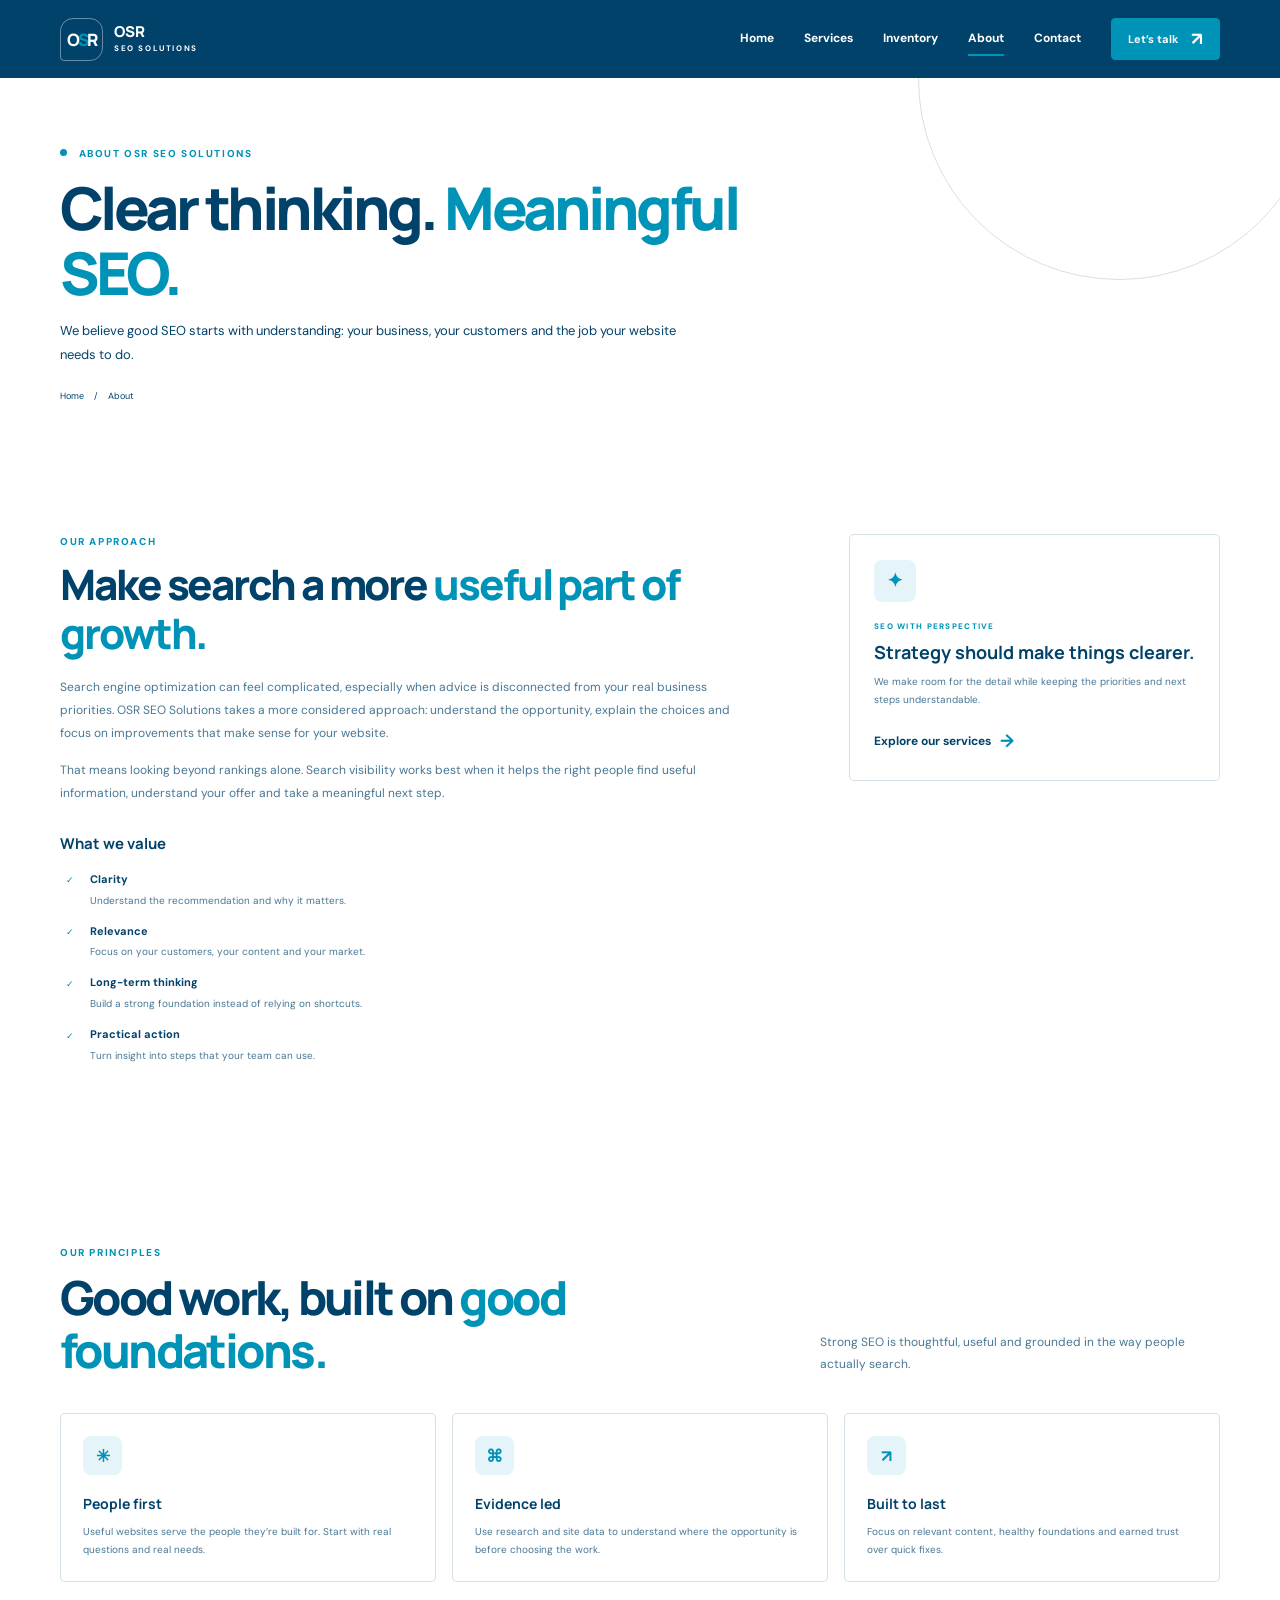
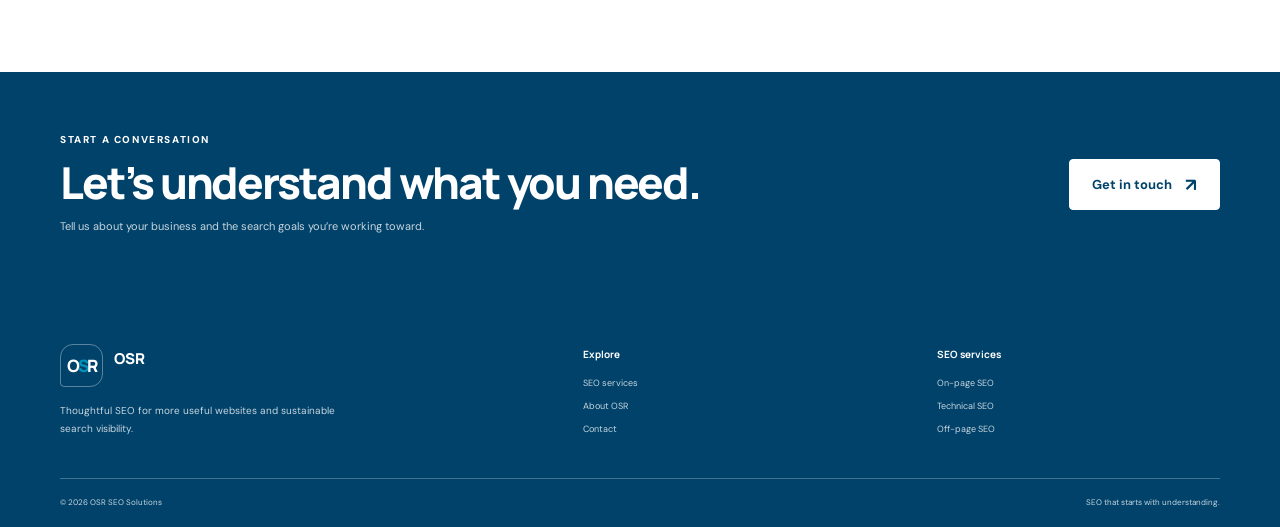
==== about.html @ 1d24c89a "Initial website upload Co-authored-by: Copilot <223556219+Copilot@users.noreply.github.com>" ====
<!doctype html>
<html lang="en">
<head>
  <meta charset="utf-8"><meta name="viewport" content="width=device-width, initial-scale=1">
  <meta name="description" content="Get to know OSR SEO Solutions: a practical, transparent approach to SEO strategy and sustainable organic growth.">
  <title>About OSR | OSR SEO Solutions</title><link rel="stylesheet" href="styles.css"><script src="script.js" defer></script>
</head>
<body>
  <a class="skip-link" href="#main">Skip to content</a>
  <header class="site-header"><div class="container header-inner"><a class="brand" href="index.html" aria-label="OSR SEO Solutions home"><span class="brand-mark" aria-hidden="true">O<span>S</span>R</span><span class="brand-name">OSR <span>SEO SOLUTIONS</span></span></a><button class="menu-toggle" type="button" aria-expanded="false" aria-controls="site-nav"><span class="sr-only">Toggle navigation</span><span></span><span></span><span></span></button><nav class="site-nav" id="site-nav" aria-label="Main navigation"><a href="index.html">Home</a>  <a href="services.html">Services</a><a href="inventory.html">Inventory</a><a class="active" href="about.html">About</a><a href="contact.html">Contact</a><a class="button button-small" href="contact.html">Let’s talk <span aria-hidden="true">↗</span></a></nav></div></header>
  <main id="main">
    <section class="page-hero"><div class="container page-hero-inner"><p class="eyebrow"><span class="eyebrow-dot"></span> About OSR SEO Solutions</p><h1>Clear thinking. <span>Meaningful SEO.</span></h1><p>We believe good SEO starts with understanding: your business, your customers and the job your website needs to do.</p><div class="breadcrumbs"><a href="index.html">Home</a><span aria-hidden="true">/</span><span>About</span></div></div></section>
    <section class="section section-white"><div class="container detail-layout"><article class="detail-copy"><p class="eyebrow">Our approach</p><h2>Make search a more <span>useful part of growth.</span></h2><p>Search engine optimization can feel complicated, especially when advice is disconnected from your real business priorities. OSR SEO Solutions takes a more considered approach: understand the opportunity, explain the choices and focus on improvements that make sense for your website.</p><p>That means looking beyond rankings alone. Search visibility works best when it helps the right people find useful information, understand your offer and take a meaningful next step.</p><h3>What we value</h3><ul class="detail-list"><li><span>✓</span><span><strong>Clarity</strong>Understand the recommendation and why it matters.</span></li><li><span>✓</span><span><strong>Relevance</strong>Focus on your customers, your content and your market.</span></li><li><span>✓</span><span><strong>Long-term thinking</strong>Build a strong foundation instead of relying on shortcuts.</span></li><li><span>✓</span><span><strong>Practical action</strong>Turn insight into steps that your team can use.</span></li></ul></article><aside class="detail-aside"><span class="aside-icon icon-authority" aria-hidden="true">✦</span><p class="eyebrow">SEO with perspective</p><h3>Strategy should make things clearer.</h3><p>We make room for the detail while keeping the priorities and next steps understandable.</p><a class="text-link" href="services.html">Explore our services <span aria-hidden="true">→</span></a></aside></div></section>
    <section class="section section-tint"><div class="container"><div class="section-heading"><div><p class="eyebrow">Our principles</p><h2>Good work, built on <span>good foundations.</span></h2></div><p>Strong SEO is thoughtful, useful and grounded in the way people actually search.</p></div><div class="value-grid"><article class="value-card"><span class="card-icon icon-content" aria-hidden="true">✳</span><h3>People first</h3><p>Useful websites serve the people they’re built for. Start with real questions and real needs.</p></article><article class="value-card"><span class="card-icon icon-technical" aria-hidden="true">⌘</span><h3>Evidence led</h3><p>Use research and site data to understand where the opportunity is before choosing the work.</p></article><article class="value-card"><span class="card-icon icon-authority" aria-hidden="true">↗</span><h3>Built to last</h3><p>Focus on relevant content, healthy foundations and earned trust over quick fixes.</p></article></div></div></section>
    <section class="cta-section"><div class="container cta-inner"><div><p class="eyebrow eyebrow-light">Start a conversation</p><h2>Let’s understand what <span>you need.</span></h2><p>Tell us about your business and the search goals you’re working toward.</p></div><a class="button button-light" href="contact.html">Get in touch <span aria-hidden="true">↗</span></a></div></section>
  </main>
  <footer class="site-footer"><div class="container footer-main"><div class="footer-brand"><a class="brand brand-light" href="index.html"><span class="brand-mark" aria-hidden="true">O<span>S</span>R</span><span class="brand-name">OSR <span>SEO SOLUTIONS</span></span></a><p>Thoughtful SEO for more useful websites and sustainable search visibility.</p></div><div class="footer-column"><h2>Explore</h2><a href="services.html">SEO services</a><a href="about.html">About OSR</a><a href="contact.html">Contact</a></div><div class="footer-column"><h2>SEO services</h2><a href="on-page-seo.html">On-page SEO</a><a href="technical-seo.html">Technical SEO</a><a href="off-page-seo.html">Off-page SEO</a></div></div><div class="container footer-bottom"><span>© <span data-current-year>2026</span> OSR SEO Solutions</span><span>SEO that starts with understanding.</span></div></footer>
</body></html>
---- styles.css ----
@import url("https://fonts.googleapis.com/css2?family=DM+Sans:wght@400;500;600;700&family=Manrope:wght@400;500;600;700;800&display=swap");

:root  {
   
  color-scheme: light;
  --navy: #01426a;
  --teal: #0093b8;
  --teal-deep: var(--teal);
  --ink: var(--navy);
  --muted: rgb(1 66 106 / 72%);
  --line: rgb(1 66 106 / 16%);
  --pale: #fff;
  --white: #fff;
  --shadow: 0 26px 70px rgb(1 66 106 / 15%);
 
}
*  {
    box-sizing: border-box;  
}
html  {
    scroll-behavior: smooth;  
}
body  {
    margin: 0; background: var(--white); color: var(--ink); font-family: "DM Sans", Arial, sans-serif; font-size: 16px; line-height: 1.65; -webkit-font-smoothing: antialiased;  
}
a  {
    color: inherit; text-decoration: none;  
}
button, input, select, textarea  {
    font: inherit;  
}
button, a  {
    -webkit-tap-highlight-color: transparent;  
}
button:focus-visible, a:focus-visible, input:focus-visible, select:focus-visible, textarea:focus-visible, summary:focus-visible  {
    outline: 3px solid rgb(1 66 106 / 16%); outline-offset: 3px;  
}
.container  {
    width: min(1160px, calc(100% - 56px)); margin-inline: auto;  
}
.sr-only  {
    position: absolute; width: 1px; height: 1px; padding: 0; margin: -1px; overflow: hidden; clip: rect(0, 0, 0, 0); white-space: nowrap; border: 0;  
}
.skip-link  {
    position: absolute; z-index: 30; top: 8px; left: 8px; padding: 10px 14px; transform: translateY(-150%); border-radius: 5px; background: var(--white); color: var(--navy);  
}
.skip-link:focus  {
    transform: translateY(0);  
}
h1, h2, h3, p  {
    margin-top: 0;  
}
h1, h2, h3  {
    color: var(--navy); font-family: "Manrope", "DM Sans", sans-serif;  
}
.site-header  {
    position: sticky; z-index: 20; top: 0; border-bottom: 1px solid rgb(1 66 106 / 16%); background: var(--white); color: var(--navy); backdrop-filter: blur(14px);  
}
.header-inner  {
    min-height: 78px; display: flex; align-items: center; justify-content: space-between; gap: 32px;  
}
.brand  {
    display: inline-flex; align-items: center; gap: 11px; flex: 0 0 auto;  
}
.brand-mark  {
    width: 43px; height: 43px; display: flex; align-items: center; justify-content: center; border: 1px solid rgb(1 66 106 / 16%); border-radius: 13px 13px 13px 4px; color: var(--navy); font: 800 17px/1 "Manrope", sans-serif; letter-spacing: -2px;  
}
.brand-mark span  {
    color: var(--teal-deep);  
}
.brand-name  {
    display: grid; gap: 2px; color: var(--navy); font: 800 15px/1.1 "Manrope", sans-serif; letter-spacing: .01em;  
}
.brand-name > span  {
    color: var(--navy); font: 700 8px/1.4 "DM Sans", sans-serif; letter-spacing: .2em;  
}
.site-nav  {
    display: flex; align-items: center; gap: 30px;  
}
.site-nav > a:not(.button)  {
    position: relative; padding: 8px 0; color: var(--navy); font-size: 12px; font-weight: 700; transition: color .2s ease;  
}
.site-nav > a:not(.button):hover, .site-nav > a.active  {
    color: var(--navy);  
}
.site-nav > a.active::after  {
    position: absolute; right: 0; bottom: 1px; left: 0; height: 2px; background: var(--teal); content: "";  
}
.menu-toggle  {
    display: none;  
}
.button  {
    min-height: 51px; display: inline-flex; align-items: center; justify-content: center; gap: 13px; padding: 0 22px; border: 1px solid var(--teal); border-radius: 4px; background: var(--teal); color: var(--white); font-size: 13px; font-weight: 700; transition: background .2s ease, border-color .2s ease, transform .2s ease;  
}
.button:hover  {
    transform: translateY(-2px); border-color: var(--teal-deep); background: var(--teal-deep);  
}
.button > span  {
    font-size: 18px; line-height: 1;  
}
.button-small  {
    min-height: 42px; padding: 0 16px; border-color: var(--navy); background: var(--navy); font-size: 11px;  
}
.button-small:hover  {
    border-color: var(--teal-deep); background: var(--teal-deep);  
}
.button-outline  {
    border-color: rgb(1 66 106 / 16%); background: transparent; color: var(--navy);  
}
.button-outline:hover  {
    border-color: var(--navy); background: var(--navy); color: var(--white);  
}
.button-light  {
    flex: 0 0 auto; border-color: var(--white); background: var(--white); color: var(--navy);  
}
.button-light:hover  {
    border-color: rgb(1 66 106 / 16%); background: rgb(0 147 184 / 9%); color: var(--navy);  
}
.hero  {
    position: relative; overflow: hidden; padding: 77px 0 71px; background: radial-gradient(ellipse at 81% 41%, var(--teal), transparent 36%), linear-gradient(116deg, var(--navy) 0%, var(--navy) 54%, var(--navy) 100%); color: var(--white);  
}
.hero::before  {
    position: absolute; inset: 0; background-image: linear-gradient(var(--white) 1px, transparent 1px), linear-gradient(90deg, var(--white) 1px, transparent 1px); background-size: 56px 56px; content: ""; mask-image: linear-gradient(90deg, transparent, var(--navy));  
}
.hero::after  {
    position: absolute; right: -280px; bottom: -560px; width: 860px; height: 860px; border: 1px solid rgb(1 66 106 / 16%); border-radius: 50%; content: "";  
}
.hero-grid  {
    position: relative; z-index: 1; display: grid; grid-template-columns: .92fr 1.08fr; align-items: center; gap: 44px;  
}
.hero-copy  {
    padding: 8px 0 0;  
}
.eyebrow  {
    margin: 0 0 15px; color: var(--teal-deep); font-size: 10px; font-weight: 800; letter-spacing: .16em; line-height: 1.5; text-transform: uppercase;  
}
.hero .eyebrow, .eyebrow-light  {
    color: var(--teal);  
}
.eyebrow-dot  {
    width: 7px; height: 7px; display: inline-block; margin-right: 8px; border-radius: 50%; background: rgb(0 147 184 / 9%); vertical-align: 1px; box-shadow: 0 0 12px rgb(1 66 106 / 70%);  
}
.hero h1  {
    max-width: 560px; margin-bottom: 18px; color: var(--white); font-size: clamp(52px, 6.3vw, 77px); font-weight: 800; letter-spacing: -.065em; line-height: 1.01;  
}
.hero h1 span  {
    color: var(--teal);  
}
.hero-intro  {
    max-width: 440px; margin-bottom: 27px; color: var(--navy); font-size: 15px; line-height: 1.85;  
}
.button-row  {
    display: flex; align-items: center; flex-wrap: wrap; gap: 23px;  
}
.hero .button  {
    box-shadow: 0 8px 22px rgb(1 66 106 / 18%);  
}
.text-link  {
    display: inline-flex; align-items: center; gap: 9px; color: var(--navy); font-size: 12px; font-weight: 700; transition: color .2s ease, gap .2s ease;  
}
.text-link:hover  {
    gap: 14px; color: var(--teal-deep);  
}
.text-link > span  {
    color: var(--teal-deep); font-size: 18px;  
}
.hero .text-link  {
    color: var(--navy);  
}
.hero .text-link > span  {
    color: var(--teal);  
}
.hero .text-link:hover  {
    color: var(--teal);  
}
.hero-note  {
    display: flex; align-items: center; gap: 9px; margin-top: 31px; color: var(--navy); font-size: 10px; font-weight: 600;  
}
.note-icon  {
    width: 18px; height: 18px; display: grid; place-items: center; border-radius: 50%; background: rgb(0 147 184 / 9%); color: var(--teal); font-size: 11px;  
}
.hero-visual  {
    position: relative; min-height: 445px; display: grid; place-items: center;  
}
.hero-grid-lines  {
    position: absolute; width: 455px; height: 455px; border: 1px solid rgb(1 66 106 / 16%); border-radius: 50%;  
}
.hero-grid-lines::before, .hero-grid-lines::after  {
    position: absolute; inset: 34px; border: 1px solid rgb(1 66 106 / 16%); border-radius: 50%; content: "";  
}
.hero-grid-lines::after  {
    inset: 72px; border-style: dashed;  
}
.search-art  {
    position: relative; z-index: 1; width: min(430px, 88%); min-height: 263px; padding: 19px 20px 14px; transform: rotate(-2deg); border: 1px solid rgb(1 66 106 / 16%); border-radius: 8px; background: var(--white); box-shadow: 0 24px 55px rgb(1 66 106 / 25%);  
}
.search-art-top  {
    display: flex; align-items: center; gap: 10px;  
}
.search-art-logo  {
    width: 24px; height: 24px; display: grid; place-items: center; border-radius: 50%; background: var(--white); color: var(--teal-deep); font: 800 14px "Manrope", sans-serif;  
}
.search-art-search  {
    height: 30px; display: flex; flex: 1; align-items: center; gap: 8px; padding: 0 10px; border: 1px solid rgb(1 66 106 / 16%); border-radius: 20px; color: var(--navy); font-size: 8px;  
}
.search-art-lens  {
    width: 9px; height: 9px; border: 1.5px solid var(--teal-deep); border-radius: 50%;  
}
.search-art-menu  {
    color: var(--navy); font-size: 12px; letter-spacing: 2px;  
}
.search-art-tabs  {
    display: flex; gap: 20px; margin: 10px 0 13px; padding-bottom: 8px; border-bottom: 1px solid rgb(1 66 106 / 16%); color: var(--navy); font-size: 8px;  
}
.search-art-tabs .selected  {
    position: relative; color: var(--teal-deep); font-weight: 700;  
}
.search-art-tabs .selected::after  {
    position: absolute; right: 0; bottom: -9px; left: 0; height: 2px; background: var(--teal); content: "";  
}
.search-result  {
    margin-bottom: 13px;  
}
.search-result small  {
    display: block; margin-bottom: 3px; color: var(--teal); font-size: 7px;  
}
.search-result small span  {
    color: var(--navy);  
}
.search-result strong  {
    display: block; margin-bottom: 3px; color: var(--navy); font: 600 12px/1.4 Arial, sans-serif;  
}
.search-result p  {
    max-width: 340px; margin: 0; color: var(--navy); font: 8px/1.55 Arial, sans-serif;  
}
.search-result-muted  {
    margin-top: 10px; opacity: .75;  
}
.search-tags  {
    display: flex; gap: 6px; margin-top: 8px;  
}
.search-tags span  {
    padding: 4px 8px; border-radius: 20px; background: var(--white); color: var(--teal); font-size: 7px; font-weight: 700;  
}
.result-footer  {
    display: flex; gap: 14px; padding-top: 9px; border-top: 1px solid rgb(1 66 106 / 16%); color: var(--navy); font-size: 7px;  
}
.result-footer i  {
    width: 5px; height: 5px; display: inline-block; margin-right: 4px; border-radius: 50%; background: rgb(0 147 184 / 9%); vertical-align: 1px;  
}
.growth-card  {
    position: absolute; right: 3px; bottom: 11px; z-index: 2; width: 245px; padding: 14px 15px 11px; border: 1px solid rgb(1 66 106 / 16%); border-radius: 6px; background: var(--white); box-shadow: 0 13px 35px rgb(1 66 106 / 22%);  
}
.growth-head  {
    display: flex; justify-content: space-between; color: var(--navy); font-size: 8px; font-weight: 800; letter-spacing: .08em;  
}
.growth-period  {
    color: var(--navy); font-size: 7px; font-weight: 500; letter-spacing: 0;  
}
.growth-chart  {
    width: 100%; height: 79px; overflow: visible; margin-top: 8px;  
}
.chart-area  {
    fill: url(#area-fill);  
}
.chart-line  {
    fill: none; stroke: var(--teal); stroke-linecap: round; stroke-width: 3;  
}
.chart-point  {
    fill: var(--white); stroke: var(--teal); stroke-width: 3;  
}
.growth-labels  {
    display: flex; justify-content: space-between; color: var(--navy); font-size: 6px; font-weight: 700; letter-spacing: .09em;  
}
.hero-sticker  {
    position: absolute; top: 31px; right: 5px; z-index: 2; display: flex; align-items: center; gap: 9px; padding: 10px 13px 10px 10px; transform: rotate(3deg); border-radius: 5px; background: var(--white); box-shadow: 0 10px 28px rgb(1 66 106 / 20%);  
}
.sticker-mark  {
    width: 28px; height: 28px; display: grid; place-items: center; border-radius: 50%; background: var(--white); color: var(--teal); font-size: 19px;  
}
.hero-sticker > span + span  {
    display: grid; gap: 1px;  
}
.hero-sticker strong  {
    color: var(--navy); font: 700 9px "Manrope", sans-serif;  
}
.hero-sticker small  {
    color: var(--navy); font-size: 7px;  
}
.logo-strip  {
    border-bottom: 1px solid rgb(1 66 106 / 16%); background: var(--white);  
}
.logo-strip-inner  {
    min-height: 76px; display: flex; align-items: center; justify-content: space-between; gap: 24px;  
}
.logo-strip-inner > span  {
    color: var(--navy); font-size: 8px; font-weight: 800; letter-spacing: .13em;  
}
.logo-strip-inner > div  {
    display: flex; align-items: center; gap: 18px; color: var(--navy-soft); font: 700 10px "Manrope", sans-serif;  
}
.logo-strip-inner i  {
    width: 5px; height: 5px; border-radius: 50%; background: var(--teal);  
}
.section  {
    padding: 90px 0;  
}
.section-white  {
    background: var(--white);  
}
.section-tint  {
    background: var(--pale);  
}
.section-heading  {
    display: grid; grid-template-columns: 1fr .7fr; align-items: end; gap: 55px; margin-bottom: 36px;  
}
.section-heading .eyebrow  {
    margin-bottom: 11px;  
}
.section-heading h2, .split-copy h2, .faq-layout h2, .contact-copy h2  {
    max-width: 590px; margin-bottom: 0; font-size: clamp(32px, 3.9vw, 47px); font-weight: 800; letter-spacing: -.055em; line-height: 1.13;  
}
.section-heading > p  {
    max-width: 400px; justify-self: end; margin: 0 0 2px; color: var(--muted); font-size: 12px; line-height: 1.85;  
}
.hero h1 span, .page-hero h1 span, h2 span  {
    color: var(--teal-deep);  
}
.hero h1 span  {
    color: var(--teal);  
}
.service-grid  {
    display: grid; grid-template-columns: repeat(3, 1fr); gap: 16px;  
}
.service-card  {
    position: relative; min-height: 252px; display: flex; flex-direction: column; align-items: flex-start; padding: 25px 24px 23px; overflow: hidden; border: 1px solid rgb(1 66 106 / 16%); border-radius: 5px; background: var(--white); transition: box-shadow .25s ease, transform .25s ease, border-color .25s ease;  
}
a.service-card:hover  {
    transform: translateY(-5px); border-color: rgb(1 66 106 / 16%); box-shadow: 0 17px 36px rgb(1 66 106 / 10%);  
}
.service-card::after  {
    position: absolute; right: -51px; bottom: -72px; width: 156px; height: 156px; border: 1px solid rgb(1 66 106 / 16%); border-radius: 50%; content: ""; transition: transform .3s ease;  
}
.service-card:hover::after  {
    transform: scale(1.2);  
}
.card-icon, .aside-icon  {
    display: grid; flex: 0 0 auto; place-items: center; border-radius: 8px; font-weight: 700;  
}
.card-icon  {
    width: 39px; height: 39px; margin-bottom: 20px; font-size: 17px;  
}
.card-number  {
    position: absolute; top: 28px; right: 24px; color: var(--navy); font: 700 8px "Manrope", sans-serif; letter-spacing: .12em;  
}
.service-card h3  {
    margin-bottom: 8px; font-size: 17px; font-weight: 800; letter-spacing: -.03em;  
}
.service-card p  {
    max-width: 300px; margin-bottom: 19px; color: var(--muted); font-size: 11px; line-height: 1.75;  
}
.card-link  {
    position: relative; z-index: 1; display: inline-flex; align-items: center; gap: 7px; margin-top: auto; color: var(--navy); font-size: 10px; font-weight: 700;  
}
.card-link b  {
    color: var(--teal-deep); font-size: 15px;  
}
.section-link  {
    margin-top: 26px;  
}
.service-grid-expanded  {
    row-gap: 18px;  
}
.service-grid-expanded .service-card  {
    min-height: 255px;  
}
.icon-content  {
    background: var(--white); color: var(--teal);  
}
.icon-technical  {
    background: var(--white); color: var(--navy);  
}
.icon-authority  {
    background: var(--white); color: var(--navy);  
}
.icon-research  {
    background: var(--white); color: var(--navy);  
}
.icon-local  {
    background: rgb(0 147 184 / 9%); color: var(--teal);  
}
.editorial-section  {
    padding: 89px 0; overflow: hidden; background: var(--white);  
}
.editorial-grid  {
    display: grid; grid-template-columns: .38fr 1fr 1.03fr; align-items: center; gap: 40px;  
}
.editorial-kicker  {
    height: 246px; display: flex; flex-direction: column; align-items: center; justify-content: space-between; color: var(--navy); font-size: 8px; font-weight: 800; letter-spacing: .14em; writing-mode: vertical-rl;  
}
.editorial-rule  {
    width: 1px; height: 135px; background: rgb(0 147 184 / 9%);  
}
.editorial-copy .eyebrow  {
    margin-bottom: 12px;  
}
.editorial-copy h2  {
    margin: 0 0 17px; font-size: clamp(31px, 3.5vw, 43px); font-weight: 800; letter-spacing: -.055em; line-height: 1.16;  
}
.editorial-copy > p:not(.eyebrow)  {
    max-width: 450px; margin-bottom: 20px; color: var(--navy); font-size: 12px; line-height: 1.9;  
}
.editorial-art  {
    position: relative; min-height: 292px; display: grid; place-items: center;  
}
.editorial-browser  {
    width: min(100%, 410px); padding: 14px 17px 20px; transform: rotate(2deg); border: 1px solid rgb(1 66 106 / 16%); border-radius: 6px; background: var(--white); box-shadow: 0 23px 50px rgb(1 66 106 / 12%);  
}
.browser-dots  {
    display: flex; align-items: center; gap: 5px; padding-bottom: 12px; border-bottom: 1px solid rgb(1 66 106 / 16%);  
}
.browser-dots i  {
    width: 5px; height: 5px; border-radius: 50%; background: var(--white);  
}
.browser-dots span  {
    margin-left: auto; color: var(--navy); font-size: 6px; font-weight: 800; letter-spacing: .12em;  
}
.browser-search  {
    width: 69%; height: 22px; margin: 13px 0 16px; border: 1px solid rgb(1 66 106 / 16%); border-radius: 20px;  
}
.browser-title-line, .browser-line  {
    width: 66%; height: 5px; margin: 9px 0; border-radius: 4px; background: var(--white);  
}
.browser-title-line  {
    width: 77%; height: 9px; margin-bottom: 12px; background: var(--white);  
}
.browser-line-short  {
    width: 42%;  
}
.browser-line-medium  {
    width: 55%;  
}
.browser-highlight  {
    width: 94%; display: flex; align-items: center; gap: 8px; margin: 13px 0; padding: 10px; border: 1px solid rgb(1 66 106 / 16%); border-radius: 4px; background: var(--white);  
}
.browser-highlight b  {
    padding: 3px 5px; border-radius: 3px; background: rgb(0 147 184 / 9%); color: var(--teal); font: 700 7px "Manrope", sans-serif;  
}
.browser-highlight span  {
    color: var(--navy); font-size: 8px; font-weight: 600;  
}
.browser-highlight em  {
    margin-left: auto; color: var(--teal); font-size: 11px; font-style: normal;  
}
.browser-highlight-muted  {
    width: 87%; margin-top: 9px;  
}
.editorial-stamp  {
    position: absolute; right: -5px; bottom: 4px; width: 104px; height: 104px; display: flex; flex-direction: column; align-items: center; justify-content: center; transform: rotate(9deg); border: 1px solid rgb(1 66 106 / 16%); border-radius: 50%; background: var(--teal); color: var(--white); box-shadow: 0 7px 22px rgb(1 66 106 / 17%);  
}
.editorial-stamp span  {
    font-size: 6px; font-weight: 800; letter-spacing: .12em;  
}
.editorial-stamp strong  {
    font: 800 19px "Manrope", sans-serif; letter-spacing: -.06em;  
}
.split-section  {
    display: grid; grid-template-columns: 1fr 1fr; align-items: center; gap: 85px;  
}
.split-visual  {
    position: relative; min-height: 370px; display: grid; place-items: center;  
}
.strategy-card  {
    position: relative; z-index: 1; width: min(395px, 94%); padding: 26px 27px 18px; border: 1px solid rgb(1 66 106 / 16%); border-radius: 6px; background: var(--white); box-shadow: var(--shadow);  
}
.mini-label  {
    display: block; margin-bottom: 22px; color: var(--navy); font-size: 8px; font-weight: 800; letter-spacing: .13em; text-transform: uppercase;  
}
.strategy-line  {
    display: flex; align-items: center; gap: 13px;  
}
.strategy-badge  {
    width: 36px; height: 36px; display: grid; flex: 0 0 auto; place-items: center; border-radius: 50%; background: var(--white); color: var(--teal-deep); font: 800 10px "Manrope", sans-serif;  
}
.strategy-line > span + span  {
    display: grid; gap: 3px;  
}
.strategy-line strong  {
    color: var(--navy); font: 700 10px "Manrope", sans-serif;  
}
.strategy-line small  {
    color: var(--navy); font-size: 8px;  
}
.strategy-connector  {
    height: 19px; margin-left: 17px; border-left: 1px dashed rgb(1 66 106 / 16%);  
}
.strategy-bottom  {
    display: flex; align-items: center; gap: 8px; margin-top: 22px; padding: 11px 12px; border-radius: 4px; background: var(--white); color: var(--navy); font-size: 8px; font-weight: 600;  
}
.strategy-bottom > span  {
    color: var(--teal-deep);  
}
.visual-decoration  {
    position: absolute; width: 315px; height: 315px; border: 1px solid rgb(1 66 106 / 16%); border-radius: 50%;  
}
.visual-decoration::after  {
    position: absolute; inset: 28px; border: 1px dashed rgb(1 66 106 / 16%); border-radius: 50%; content: "";  
}
.split-copy .eyebrow  {
    margin-bottom: 12px;  
}
.split-copy h2  {
    margin-bottom: 17px;  
}
.split-copy > p:not(.eyebrow)  {
    margin-bottom: 16px; color: var(--muted); font-size: 12px; line-height: 1.9;  
}
.check-list  {
    display: grid; gap: 10px; margin: 22px 0 25px; padding: 0; list-style: none;  
}
.check-list li  {
    display: flex; align-items: center; gap: 10px; color: var(--navy); font-size: 11px; font-weight: 600;  
}
.check-list li > span  {
    width: 19px; height: 19px; display: grid; flex: 0 0 auto; place-items: center; border-radius: 50%; background: var(--white); color: var(--teal); font-size: 9px;  
}
.process-heading  {
    margin-bottom: 32px;  
}
.process-grid  {
    display: grid; grid-template-columns: repeat(4, 1fr); gap: 18px;  
}
.process-step  {
    padding: 18px 16px 0 0; border-top: 1px solid rgb(1 66 106 / 16%);  
}
.process-count  {
    display: block; margin-bottom: 19px; color: var(--teal-deep); font: 800 10px "Manrope", sans-serif; letter-spacing: .09em;  
}
.process-step h3  {
    margin-bottom: 8px; font-size: 14px; font-weight: 800;  
}
.process-step p  {
    margin: 0; color: var(--muted); font-size: 10px; line-height: 1.85;  
}
.principles-band  {
    padding: 76px 0 81px; background: var(--navy); color: var(--navy);  
}
.principles-inner > .eyebrow  {
    margin-bottom: 11px;  
}
.principles-inner > h2  {
    max-width: 700px; margin-bottom: 34px; color: var(--white); font-size: clamp(32px, 4vw, 46px); font-weight: 800; letter-spacing: -.05em; line-height: 1.14;  
}
.principles-inner > h2 span  {
    color: var(--teal);  
}
.principles-grid  {
    display: grid; grid-template-columns: repeat(3, 1fr); gap: 30px;  
}
.principles-grid > div  {
    padding-top: 15px; border-top: 1px solid rgb(1 66 106 / 16%);  
}
.principles-grid > div > span  {
    display: block; margin-bottom: 13px; color: var(--teal); font: 800 9px "Manrope", sans-serif; letter-spacing: .1em;  
}
.principles-grid strong  {
    color: var(--white); font: 700 12px "Manrope", sans-serif;  
}
.principles-grid p  {
    max-width: 260px; margin: 7px 0 0; color: var(--navy); font-size: 10px; line-height: 1.8;  
}
.faq-section  {
    background: var(--white);  
}
.faq-layout  {
    display: grid; grid-template-columns: .8fr 1.2fr; gap: 90px;  
}
.faq-layout h2  {
    margin-bottom: 14px;  
}
.faq-intro  {
    margin-bottom: 20px; color: var(--muted); font-size: 12px;  
}
.faq-list details  {
    border-bottom: 1px solid rgb(1 66 106 / 16%);  
}
.faq-list details:first-child  {
    border-top: 1px solid rgb(1 66 106 / 16%);  
}
.faq-list summary  {
    position: relative; display: flex; align-items: center; justify-content: space-between; gap: 20px; padding: 17px 0; color: var(--navy); cursor: pointer; font: 700 12px "Manrope", sans-serif; list-style: none;  
}
.faq-list summary::-webkit-details-marker  {
    display: none;  
}
.faq-list summary > span  {
    position: relative; width: 18px; height: 18px; flex: 0 0 auto;  
}
.faq-list summary > span::before, .faq-list summary > span::after  {
    position: absolute; top: 8px; left: 3px; width: 12px; height: 2px; background: var(--teal-deep); content: "";  
}
.faq-list summary > span::after  {
    transform: rotate(90deg); transition: transform .2s ease;  
}
.faq-list details[open] summary > span::after  {
    transform: rotate(0);  
}
.faq-list details p  {
    max-width: 580px; margin: -2px 30px 18px 0; color: var(--muted); font-size: 11px; line-height: 1.85;  
}
.cta-section  {
    padding: 60px 0; background: linear-gradient(108deg, var(--navy), var(--navy));  
}
.cta-inner  {
    display: flex; align-items: center; justify-content: space-between; gap: 40px;  
}
.eyebrow-light  {
    margin-bottom: 10px;  
}
.cta-inner h2  {
    max-width: 650px; margin-bottom: 9px; color: var(--white); font-size: clamp(30px, 3.8vw, 44px); font-weight: 800; letter-spacing: -.05em; line-height: 1.16;  
}
.cta-inner h2 span  {
    color: var(--teal);  
}
.cta-inner > div > p:last-child  {
    max-width: 590px; margin: 0; color: var(--navy); font-size: 11px; line-height: 1.8;  
}
.site-footer  {
    background: var(--navy); color: var(--navy);  
}
.footer-main  {
    display: grid; grid-template-columns: 1.6fr 1fr 1fr; gap: 70px; padding-top: 47px; padding-bottom: 40px;  
}
.brand-light .brand-mark  {
    border-color: rgb(255 255 255 / 35%); color: var(--white);  
}
.brand-light .brand-mark span  {
    color: var(--teal);  
}
.brand-light .brand-name  {
    color: var(--white);  
}
.brand-light .brand-name > span  {
    color: var(--navy);  
}
.footer-brand > p  {
    max-width: 300px; margin: 15px 0 0; color: var(--navy); font-size: 10px; line-height: 1.8;  
}
.footer-column  {
    display: grid; align-content: start; justify-items: start; gap: 8px;  
}
.footer-column h2  {
    margin: 3px 0 7px; color: var(--white); font: 700 10px "Manrope", sans-serif;  
}
.footer-column a  {
    color: var(--navy); font-size: 9px; transition: color .2s ease;  
}
.footer-column a:hover  {
    color: var(--teal);  
}
.footer-bottom  {
    min-height: 49px; display: flex; align-items: center; justify-content: space-between; gap: 20px; border-top: 1px solid rgb(1 66 106 / 16%); color: var(--navy); font-size: 8px;  
}
.page-hero  {
    position: relative; overflow: hidden; padding: 68px 0 40px; background: radial-gradient(ellipse at 85% 5%, var(--white), transparent 40%), var(--white);  
}
.page-hero::after  {
    position: absolute; top: -200px; right: -40px; width: 400px; height: 400px; border: 1px solid rgb(1 66 106 / 16%); border-radius: 50%; content: "";  
}
.page-hero-inner  {
    position: relative; z-index: 1;  
}
.page-hero h1  {
    max-width: 790px; margin-bottom: 13px; font-size: clamp(42px, 5vw, 59px); font-weight: 800; letter-spacing: -.06em; line-height: 1.1;  
}
.page-hero-inner > p:not(.eyebrow)  {
    max-width: 650px; margin-bottom: 22px; color: var(--navy); font-size: 13px; line-height: 1.85;  
}
.breadcrumbs  {
    display: flex; align-items: center; gap: 10px; color: var(--navy); font-size: 9px;  
}
.breadcrumbs a  {
    color: var(--navy);  
}
.breadcrumbs a:hover  {
    color: var(--teal-deep);  
}
.detail-layout  {
    display: grid; grid-template-columns: minmax(0, 1.45fr) minmax(260px, .75fr); align-items: start; gap: 72px;  
}
.detail-copy .eyebrow  {
    margin-bottom: 11px;  
}
.detail-copy h2  {
    max-width: 650px; margin-bottom: 18px; font-size: clamp(31px, 3.6vw, 42px); font-weight: 800; letter-spacing: -.05em; line-height: 1.17;  
}
.detail-copy > p:not(.eyebrow)  {
    max-width: 680px; margin-bottom: 15px; color: var(--muted); font-size: 12px; line-height: 1.9;  
}
.detail-copy h3  {
    margin: 27px 0 13px; font-size: 15px;  
}
.detail-list  {
    display: grid; gap: 12px; margin: 0; padding: 0; list-style: none;  
}
.detail-list li  {
    display: flex; align-items: flex-start; gap: 11px; color: var(--muted); font-size: 10px; line-height: 1.8;  
}
.detail-list li > span:first-child  {
    width: 19px; height: 19px; display: grid; flex: 0 0 auto; place-items: center; margin-top: 1px; border-radius: 50%; background: var(--white); color: var(--teal); font-size: 9px;  
}
.detail-list li > span + span  {
    display: grid; gap: 2px;  
}
.detail-list strong  {
    color: var(--navy); font-size: 11px;  
}
.detail-aside  {
    position: sticky; top: 102px; padding: 25px 24px 23px; border: 1px solid rgb(1 66 106 / 16%); border-radius: 5px; background: var(--pale);  
}
.aside-icon  {
    width: 42px; height: 42px; margin-bottom: 18px; font-size: 19px;  
}
.detail-aside .eyebrow  {
    margin-bottom: 8px; font-size: 8px;  
}
.detail-aside h3  {
    margin-bottom: 9px; font-size: 18px; line-height: 1.35;  
}
.detail-aside > p:not(.eyebrow)  {
    margin-bottom: 18px; color: var(--muted); font-size: 10px; line-height: 1.8;  
}
.section .section-heading + .process-grid  {
    margin-top: 8px;  
}
.value-grid  {
    display: grid; grid-template-columns: repeat(3, 1fr); gap: 16px;  
}
.value-card  {
    padding: 22px; border: 1px solid rgb(1 66 106 / 16%); border-radius: 5px; background: var(--white);  
}
.value-card .card-icon  {
    margin-bottom: 17px;  
}
.value-card h3  {
    margin-bottom: 8px; font-size: 14px;  
}
.value-card p  {
    margin-bottom: 0; color: var(--muted); font-size: 10px; line-height: 1.8;  
}
.split-reverse .split-copy  {
    order: 1;  
}
.split-reverse .split-visual  {
    order: 2;  
}
.contact-layout  {
    display: grid; grid-template-columns: .82fr 1.18fr; align-items: start; gap: 72px;  
}
.contact-copy .eyebrow  {
    margin-bottom: 11px;  
}
.contact-copy h2  {
    margin-bottom: 16px; font-size: clamp(31px, 3.5vw, 41px);  
}
.contact-copy > p:not(.eyebrow)  {
    margin-bottom: 26px; color: var(--muted); font-size: 12px; line-height: 1.85;  
}
.contact-prompt  {
    display: flex; align-items: flex-start; gap: 12px; padding: 16px 0; border-top: 1px solid var(--line);  
}
.contact-prompt-icon  {
    width: 30px; height: 30px; display: grid; flex: 0 0 auto; place-items: center; border-radius: 6px; background: var(--white); color: var(--teal-deep); font-size: 13px;  
}
.contact-prompt strong  {
    color: var(--navy); font: 700 10px "Manrope", sans-serif;  
}
.contact-prompt p  {
    margin: 4px 0 0; color: var(--muted); font-size: 9px; line-height: 1.75;  
}
.contact-prompt p a  {
    color: var(--teal-deep); font-weight: 700; text-decoration: underline; text-underline-offset: 2px;  
}
.contact-form  {
    display: grid; grid-template-columns: 1fr 1fr; column-gap: 14px; padding: 26px; border: 1px solid rgb(1 66 106 / 16%); border-radius: 6px; background: var(--white); box-shadow: 0 15px 40px rgb(1 66 106 / 7%);  
}
.form-heading, .form-note, .form-field-wide, .form-submit, .form-status  {
    grid-column: 1 / -1;  
}
.form-heading  {
    margin: 0 0 4px; color: var(--navy); font: 800 18px "Manrope", sans-serif; letter-spacing: -.03em;  
}
.form-note  {
    margin: 0 0 16px; color: var(--navy); font-size: 9px; line-height: 1.6;  
}
.form-field  {
    display: grid; align-content: start; gap: 5px; margin-bottom: 13px;  
}
.contact-form label  {
    color: var(--navy); font-size: 9px; font-weight: 700;  
}
.contact-form input, .contact-form select, .contact-form textarea  {
    width: 100%; min-height: 42px; padding: 9px 10px; border: 1px solid rgb(1 66 106 / 16%); border-radius: 3px; background: var(--white); color: var(--ink); font-size: 10px;  
}
.contact-form input::placeholder, .contact-form textarea::placeholder  {
    color: var(--navy);  
}
.contact-form textarea  {
    min-height: 100px; resize: vertical;  
}
.contact-form select  {
    color: var(--navy);  
}
.optional  {
    color: var(--navy); font-weight: 500;  
}
.form-submit  {
    justify-self: start; min-height: 43px; padding-inline: 16px; font-size: 10px;  
}
.form-status  {
    min-height: 18px; margin: 9px 0 0; color: var(--teal); font-size: 9px; line-height: 1.6;  
}


@media (max-width: 940px)  {
  .site-nav  {
    gap: 20px;  
}
.hero  {
    padding: 68px 0 63px;  
}
.hero-grid  {
    grid-template-columns: .92fr 1.08fr; gap: 19px;  
}
.hero h1  {
    font-size: clamp(48px, 6vw, 64px);  
}
.hero-visual  {
    min-height: 390px;  
}
.growth-card  {
    right: -3px;  
}
.editorial-grid  {
    grid-template-columns: .22fr 1fr 1fr; gap: 25px;  
}
.split-section  {
    gap: 53px;  
}
.faq-layout  {
    gap: 52px;  
}
.detail-layout, .contact-layout  {
    gap: 42px;  
}
.footer-main  {
    gap: 40px;  
}


}

@media (max-width: 800px)  {
  .hero  {
    padding: 59px 0 52px;  
}
.hero-grid  {
    grid-template-columns: 1fr; gap: 12px;  
}
.hero-copy  {
    max-width: 600px;  
}
.hero h1  {
    max-width: 600px; font-size: clamp(53px, 8vw, 68px);  
}
.hero-visual  {
    min-height: 385px;  
}


}

@media (max-width: 700px)  {
  .container  {
    width: min(calc(100% - 36px), 540px);  
}
.header-inner  {
    min-height: 68px;  
}
.brand-mark  {
    width: 39px; height: 39px;  
}
.menu-toggle  {
    width: 40px; height: 40px; display: flex; flex-direction: column; align-items: center; justify-content: center; gap: 5px; border: 1px solid rgb(1 66 106 / 16%); border-radius: 4px; background: var(--white); cursor: pointer;  
}
.menu-toggle > span:not(.sr-only)  {
    width: 17px; height: 2px; border-radius: 2px; background: var(--navy); transition: transform .2s ease, opacity .2s ease;  
}
.menu-toggle[aria-expanded="true"] > span:nth-of-type(2)  {
    transform: translateY(7px) rotate(45deg);  
}
.menu-toggle[aria-expanded="true"] > span:nth-of-type(3)  {
    opacity: 0;  
}
.menu-toggle[aria-expanded="true"] > span:nth-of-type(4)  {
    transform: translateY(-7px) rotate(-45deg);  
}
.site-nav  {
    position: absolute; top: 100%; right: 0; left: 0; display: none; align-items: stretch; gap: 0; padding: 10px 20px 19px; border-top: 1px solid rgb(1 66 106 / 16%); background: var(--white); box-shadow: 0 15px 20px rgb(1 66 106 / 12%);  
}
.site-nav.is-open  {
    display: flex; flex-direction: column;  
}
.site-nav > a:not(.button)  {
    padding: 12px 2px; border-bottom: 1px solid rgb(1 66 106 / 16%);  
}
.site-nav > a.active::after  {
    display: none;  
}
.site-nav .button  {
    align-self: flex-start; margin-top: 13px;  
}
.hero  {
    padding: 55px 0 47px;  
}
.hero-grid  {
    grid-template-columns: 1fr; gap: 24px;  
}
.hero h1  {
    max-width: 510px; font-size: clamp(47px, 11.8vw, 66px);  
}
.hero-intro  {
    max-width: 460px; font-size: 13px;  
}
.hero-note  {
    font-size: 9px;  
}
.hero-visual  {
    min-height: 350px;  
}
.hero-grid-lines  {
    width: 340px; height: 340px;  
}
.search-art  {
    width: min(405px, 88%);  
}
.growth-card  {
    right: 2px; bottom: 3px; width: 220px;  
}
.hero-sticker  {
    top: 7px; right: 0;  
}
.logo-strip-inner  {
    min-height: 74px; align-items: flex-start; justify-content: center; flex-direction: column; gap: 8px;  
}
.logo-strip-inner > div  {
    gap: 10px; font-size: 9px;  
}
.section  {
    padding: 67px 0;  
}
.section-heading  {
    grid-template-columns: 1fr; gap: 12px; margin-bottom: 26px;  
}
.section-heading > p  {
    justify-self: start;  
}
.service-grid, .value-grid  {
    grid-template-columns: 1fr; gap: 12px;  
}
.service-card  {
    min-height: 225px;  
}
.editorial-section  {
    padding: 65px 0;  
}
.editorial-grid  {
    grid-template-columns: 1fr; gap: 16px;  
}
.editorial-kicker  {
    height: auto; flex-direction: row; justify-content: flex-start; gap: 13px; writing-mode: horizontal-tb;  
}
.editorial-rule  {
    width: 39px; height: 1px;  
}
.editorial-art  {
    min-height: 260px;  
}
.editorial-browser  {
    width: 90%;  
}
.editorial-stamp  {
    right: 0;  
}
.split-section, .faq-layout, .detail-layout, .contact-layout  {
    grid-template-columns: 1fr; gap: 28px;  
}
.split-visual  {
    min-height: 335px;  
}
.split-copy  {
    grid-row: 1;  
}
.split-reverse .split-copy  {
    grid-row: auto;  
}
.process-grid  {
    grid-template-columns: 1fr 1fr; row-gap: 24px;  
}
.process-step  {
    padding-right: 8px;  
}
.process-count  {
    margin-bottom: 13px;  
}
.principles-band  {
    padding: 60px 0;  
}
.principles-grid  {
    grid-template-columns: 1fr; gap: 19px;  
}
.faq-layout  {
    gap: 22px;  
}
.cta-section  {
    padding: 47px 0;  
}
.cta-inner  {
    align-items: flex-start; flex-direction: column; gap: 20px;  
}
.footer-main  {
    grid-template-columns: 1fr 1fr; gap: 28px 20px; padding-top: 39px; padding-bottom: 32px;  
}
.footer-brand  {
    grid-column: 1 / -1;  
}
.footer-bottom  {
    align-items: flex-start; justify-content: center; flex-direction: column; gap: 4px; padding-top: 13px; padding-bottom: 13px;  
}
.page-hero  {
    padding: 47px 0 33px;  
}
.page-hero h1  {
    font-size: clamp(40px, 10.2vw, 54px);  
}
.page-hero-inner > p:not(.eyebrow)  {
    font-size: 12px;  
}
.detail-layout, .contact-layout  {
    gap: 25px;  
}
.detail-aside  {
    position: static;  
}
.contact-form  {
    padding: 21px 16px;  
}


}

@media (max-width: 390px)  {
  .container  {
    width: calc(100% - 30px);  
}
.button-row  {
    align-items: flex-start; flex-direction: column; gap: 15px;  
}
.hero-visual  {
    min-height: 310px;  
}
.search-art  {
    width: 94%; padding: 15px 14px 12px;  
}
.search-art-tabs  {
    gap: 13px;  
}
.growth-card  {
    width: 195px;  
}
.process-grid  {
    grid-template-columns: 1fr;  
}
.contact-form  {
    grid-template-columns: 1fr;  
}
.form-field  {
    grid-column: 1 / -1;  
}


}

@media (prefers-reduced-motion: reduce)  {
  *, *::before, *::after  {
    scroll-behavior: auto !important; transition-duration: .01ms !important; animation-duration: .01ms !important; animation-iteration-count: 1 !important;  
}


}

.site-header {
  border-bottom: 0;
  background: var(--navy);
  color: var(--white);
}

.brand-mark,
.brand-name,
.brand-name > span {
  color: var(--white);
}

.brand-mark {
  border-color: rgb(255 255 255 / 40%);
}

.brand-mark span,
.brand-light .brand-mark span {
  color: var(--teal);
}

.site-nav > a:not(.button),
.site-nav > a:not(.button):hover,
.site-nav > a.active {
  color: var(--white);
}

.site-nav > a.active::after {
  background: var(--teal);
}

.site-header .button-small {
  border-color: var(--teal);
  background: var(--teal);
  color: var(--white);
}

.hero {
  background: var(--navy);
}

.hero::before {
  background-image: none;
}

.hero::after,
.hero-grid-lines,
.hero-grid-lines::before,
.hero-grid-lines::after {
  border-color: rgb(0 147 184 / 25%);
}

.hero-intro,
.hero .text-link,
.hero-note {
  color: rgb(255 255 255 / 82%);
}

.hero .text-link:hover {
  color: var(--white);
}

.eyebrow-dot {
  background: var(--teal);
  box-shadow: none;
}

.note-icon {
  background: rgb(0 147 184 / 18%);
  color: var(--white);
}

.icon-content,
.icon-technical,
.icon-authority,
.icon-research,
.icon-local {
  background: rgb(0 147 184 / 10%);
  color: var(--teal);
}

.section-tint,
.editorial-section,
.faq-section {
  background: var(--white);
}

.editorial-rule {
  background: rgb(1 66 106 / 20%);
}

.principles-band {
  background: var(--navy);
  color: var(--white);
}

.principles-grid > div {
  border-color: rgb(255 255 255 / 25%);
}

.principles-grid strong,
.principles-grid p {
  color: var(--white);
}

.cta-section,
.site-footer {
  background: var(--navy);
  color: var(--white);
}

.cta-inner > div > p:last-child,
.footer-brand > p,
.footer-column a,
.footer-bottom {
  color: rgb(255 255 255 / 78%);
}

.footer-bottom {
  border-color: rgb(255 255 255 / 25%);
}

.page-hero {
  background: var(--white);
}

.hero {
  background: var(--white);
  color: var(--navy);
}

.hero h1 {
  color: var(--navy);
}

.hero .eyebrow {
  color: var(--navy);
}

.hero-intro,
.hero .text-link,
.hero-note {
  color: rgb(1 66 106 / 72%);
}

.hero-visual {
  border-radius: 8px;
  background: var(--navy);
}

.eyebrow-light {
  color: var(--white);
}

.cta-inner h2 span,
.principles-inner > h2 span {
  color: var(--white);
}

@media (max-width: 700px) {
  .menu-toggle {
    border-color: rgb(255 255 255 / 40%);
    background: transparent;
  }

  .menu-toggle > span:not(.sr-only) {
    background: var(--white);
  }

  .site-nav {
    border-color: rgb(255 255 255 / 20%);
    background: var(--navy);
  }

  .site-nav > a:not(.button) {
    border-color: rgb(255 255 255 / 20%);
  }
}

.inventory-hero {
  padding-bottom: 42px;
}

.inventory-hero .page-hero-inner {
  max-width: 1160px;
}

.inventory-note {
  display: flex;
  align-items: center;
  gap: 15px;
  margin-bottom: 29px;
  padding: 16px 19px;
  border: 1px solid rgb(0 147 184 / 35%);
  border-left: 4px solid var(--teal);
  background: var(--white);
  color: var(--navy);
  font-size: 12px;
}

.inventory-note strong {
  flex: 0 0 auto;
  color: var(--navy);
  font-family: "Manrope", sans-serif;
}

.inventory-note .button {
  margin-left: auto;
  white-space: nowrap;
}

.inventory-toolbar {
  display: flex;
  justify-content: space-between;
  gap: 18px;
  margin-bottom: 22px;
}

.inventory-search {
  min-height: 49px;
  display: flex;
  align-items: center;
  gap: 11px;
  flex: 1;
  padding: 0 15px;
  border: 1px solid rgb(1 66 106 / 20%);
  border-radius: 4px;
  background: var(--white);
  color: var(--teal);
  font-size: 21px;
}

.inventory-search input {
  width: 100%;
  border: 0;
  outline: 0;
  background: transparent;
  color: var(--navy);
  font-size: 13px;
}

.inventory-sort {
  display: flex;
  align-items: center;
  gap: 10px;
  color: var(--navy);
  font-size: 12px;
  font-weight: 700;
}

.inventory-sort select {
  min-height: 49px;
  padding: 0 35px 0 12px;
  border: 1px solid rgb(1 66 106 / 20%);
  border-radius: 4px;
  background: var(--white);
  color: var(--navy);
  font-size: 12px;
}

.inventory-layout {
  display: grid;
  grid-template-columns: 220px minmax(0, 1fr);
  align-items: start;
  gap: 28px;
}

.inventory-filters {
  position: sticky;
  top: 100px;
  padding: 20px 16px;
  border: 1px solid rgb(1 66 106 / 16%);
  border-radius: 5px;
  background: var(--white);
}

.inventory-filters h2 {
  margin-bottom: 12px;
  font-size: 15px;
}

.inventory-filter-list {
  display: grid;
  gap: 3px;
}

.inventory-filter {
  display: flex;
  justify-content: space-between;
  gap: 8px;
  padding: 9px 8px;
  border: 0;
  border-radius: 3px;
  background: transparent;
  color: var(--navy);
  cursor: pointer;
  text-align: left;
  font-size: 11px;
  font-weight: 600;
}

.inventory-filter span {
  color: var(--teal);
}

.inventory-filter:hover,
.inventory-filter.is-selected {
  background: var(--navy);
  color: var(--white);
}

.inventory-filter.is-selected span,
.inventory-filter:hover span {
  color: var(--white);
}

.inventory-cart-prompt {
  margin-top: 20px;
  padding: 15px 12px;
  border-top: 1px solid rgb(1 66 106 / 16%);
  color: var(--navy);
  font-size: 11px;
}

.inventory-cart-prompt strong {
  font-family: "Manrope", sans-serif;
  font-size: 12px;
}

.inventory-cart-prompt p {
  margin: 5px 0 8px;
}

.inventory-cart-prompt .text-link {
  padding: 0;
  border: 0;
  background: transparent;
  cursor: pointer;
}

.inventory-results-head {
  display: flex;
  align-items: center;
  justify-content: space-between;
  gap: 12px;
  margin-bottom: 13px;
  color: var(--navy);
  font-size: 11px;
}

.inventory-results-head p {
  margin: 0;
}

.inventory-results-head p span {
  color: rgb(1 66 106 / 72%);
}

.inventory-label,
.inventory-card-category {
  color: var(--teal);
  font-size: 9px;
  font-weight: 800;
  letter-spacing: .08em;
  text-transform: uppercase;
}

.inventory-grid {
  display: grid;
  grid-template-columns: repeat(3, minmax(0, 1fr));
  gap: 13px;
}

.inventory-card {
  min-height: 220px;
  display: flex;
  flex-direction: column;
  padding: 16px;
  border: 1px solid rgb(1 66 106 / 16%);
  border-radius: 5px;
  background: var(--white);
  transition: border-color .2s ease, transform .2s ease;
}

.inventory-card[hidden] {
  display: none;
}

.inventory-card:hover {
  transform: translateY(-2px);
  border-color: var(--teal);
}

.inventory-card h2 {
  margin: 9px 0 6px;
  font-size: 15px;
  line-height: 1.4;
}

.inventory-card > p {
  margin-bottom: 15px;
  color: rgb(1 66 106 / 72%);
  font-size: 11px;
  line-height: 1.55;
}

.inventory-card-bottom {
  display: flex;
  align-items: center;
  justify-content: space-between;
  gap: 8px;
  margin-top: auto;
  padding-top: 11px;
  border-top: 1px solid rgb(1 66 106 / 16%);
}

.inventory-price {
  color: var(--navy);
  font-family: "Manrope", sans-serif;
  font-size: 15px;
  font-weight: 800;
}

.inventory-card .button-small {
  min-height: 36px;
  padding-inline: 11px;
}

.inventory-empty {
  padding: 30px;
  border: 1px dashed rgb(1 66 106 / 30%);
  color: var(--navy);
  text-align: center;
}

.inventory-footnote {
  margin: 24px 0 0;
  color: rgb(1 66 106 / 72%);
  font-size: 11px;
}

.services-inventory-note {
  flex-wrap: wrap;
  margin-bottom: 31px;
}

.cart-dialog {
  width: min(500px, calc(100% - 26px));
  max-height: min(760px, calc(100% - 30px));
  padding: 0;
  border: 1px solid rgb(1 66 106 / 20%);
  border-radius: 7px;
  background: var(--white);
  color: var(--navy);
  box-shadow: var(--shadow);
}

.cart-dialog::backdrop {
  background: rgb(1 66 106 / 65%);
}

.cart-dialog-header,
.cart-dialog-footer {
  padding: 20px 22px;
}

.cart-dialog-header {
  display: flex;
  align-items: flex-start;
  justify-content: space-between;
  border-bottom: 1px solid rgb(1 66 106 / 16%);
}

.cart-dialog-header .eyebrow {
  margin-bottom: 3px;
}

.cart-dialog-header h2 {
  margin: 0;
  font-size: 22px;
}

.cart-dialog-header h2 span {
  color: var(--teal);
}

.cart-close {
  width: 34px;
  height: 34px;
  border: 1px solid rgb(1 66 106 / 20%);
  border-radius: 50%;
  background: var(--white);
  color: var(--navy);
  cursor: pointer;
  font-size: 21px;
}

.cart-dialog-body {
  max-height: 400px;
  overflow: auto;
  padding: 8px 22px;
}

.cart-empty,
.cart-warning {
  padding: 13px 0;
  color: rgb(1 66 106 / 72%);
  font-size: 12px;
}

.cart-warning {
  color: var(--navy);
}

.cart-items {
  display: grid;
  gap: 0;
  margin: 0;
  padding: 0;
  list-style: none;
}

.cart-item {
  display: grid;
  grid-template-columns: minmax(0, 1fr) auto;
  gap: 8px 12px;
  padding: 15px 0;
  border-bottom: 1px solid rgb(1 66 106 / 16%);
}

.cart-item-name {
  color: var(--navy);
  font-size: 12px;
  font-weight: 700;
}

.cart-item-price {
  color: var(--teal);
  font-size: 12px;
  font-weight: 700;
}

.cart-item-controls {
  display: flex;
  align-items: center;
  gap: 8px;
  grid-column: 1 / -1;
}

.cart-item-controls button {
  min-width: 29px;
  min-height: 28px;
  border: 1px solid rgb(1 66 106 / 20%);
  border-radius: 3px;
  background: var(--white);
  color: var(--navy);
  cursor: pointer;
}

.cart-item-controls .cart-remove {
  margin-left: auto;
  border: 0;
  color: var(--teal);
  text-decoration: underline;
}

.cart-dialog-footer {
  border-top: 1px solid rgb(1 66 106 / 16%);
}

.cart-subtotal {
  display: flex;
  justify-content: space-between;
  gap: 12px;
  font-size: 13px;
}

.cart-dialog-footer p {
  margin: 8px 0 14px;
  color: rgb(1 66 106 / 72%);
  font-size: 10px;
}

.cart-dialog-footer .button {
  width: 100%;
}

.inventory-cart-trigger {
  cursor: pointer;
}

@media (max-width: 1000px) {
  .inventory-grid {
    grid-template-columns: repeat(2, minmax(0, 1fr));
  }
}

@media (max-width: 700px) {
  .inventory-note {
    align-items: flex-start;
    flex-direction: column;
    gap: 6px;
    padding: 13px;
  }

  .inventory-note .button {
    margin: 6px 0 0;
  }

  .inventory-toolbar {
    flex-direction: column;
    gap: 11px;
  }

  .inventory-sort {
    justify-content: space-between;
  }

  .inventory-sort select {
    flex: 1;
  }

  .inventory-layout {
    grid-template-columns: 1fr;
    gap: 16px;
  }

  .inventory-filters {
    position: static;
    padding: 14px;
  }

  .inventory-filter-list {
    grid-template-columns: repeat(2, minmax(0, 1fr));
  }

  .inventory-cart-prompt {
    display: none;
  }

  .inventory-results-head {
    align-items: flex-start;
    flex-direction: column;
    gap: 4px;
  }
}

@media (max-width: 430px) {
  .inventory-grid {
    grid-template-columns: 1fr;
  }

  .inventory-card {
    min-height: 190px;
  }
}
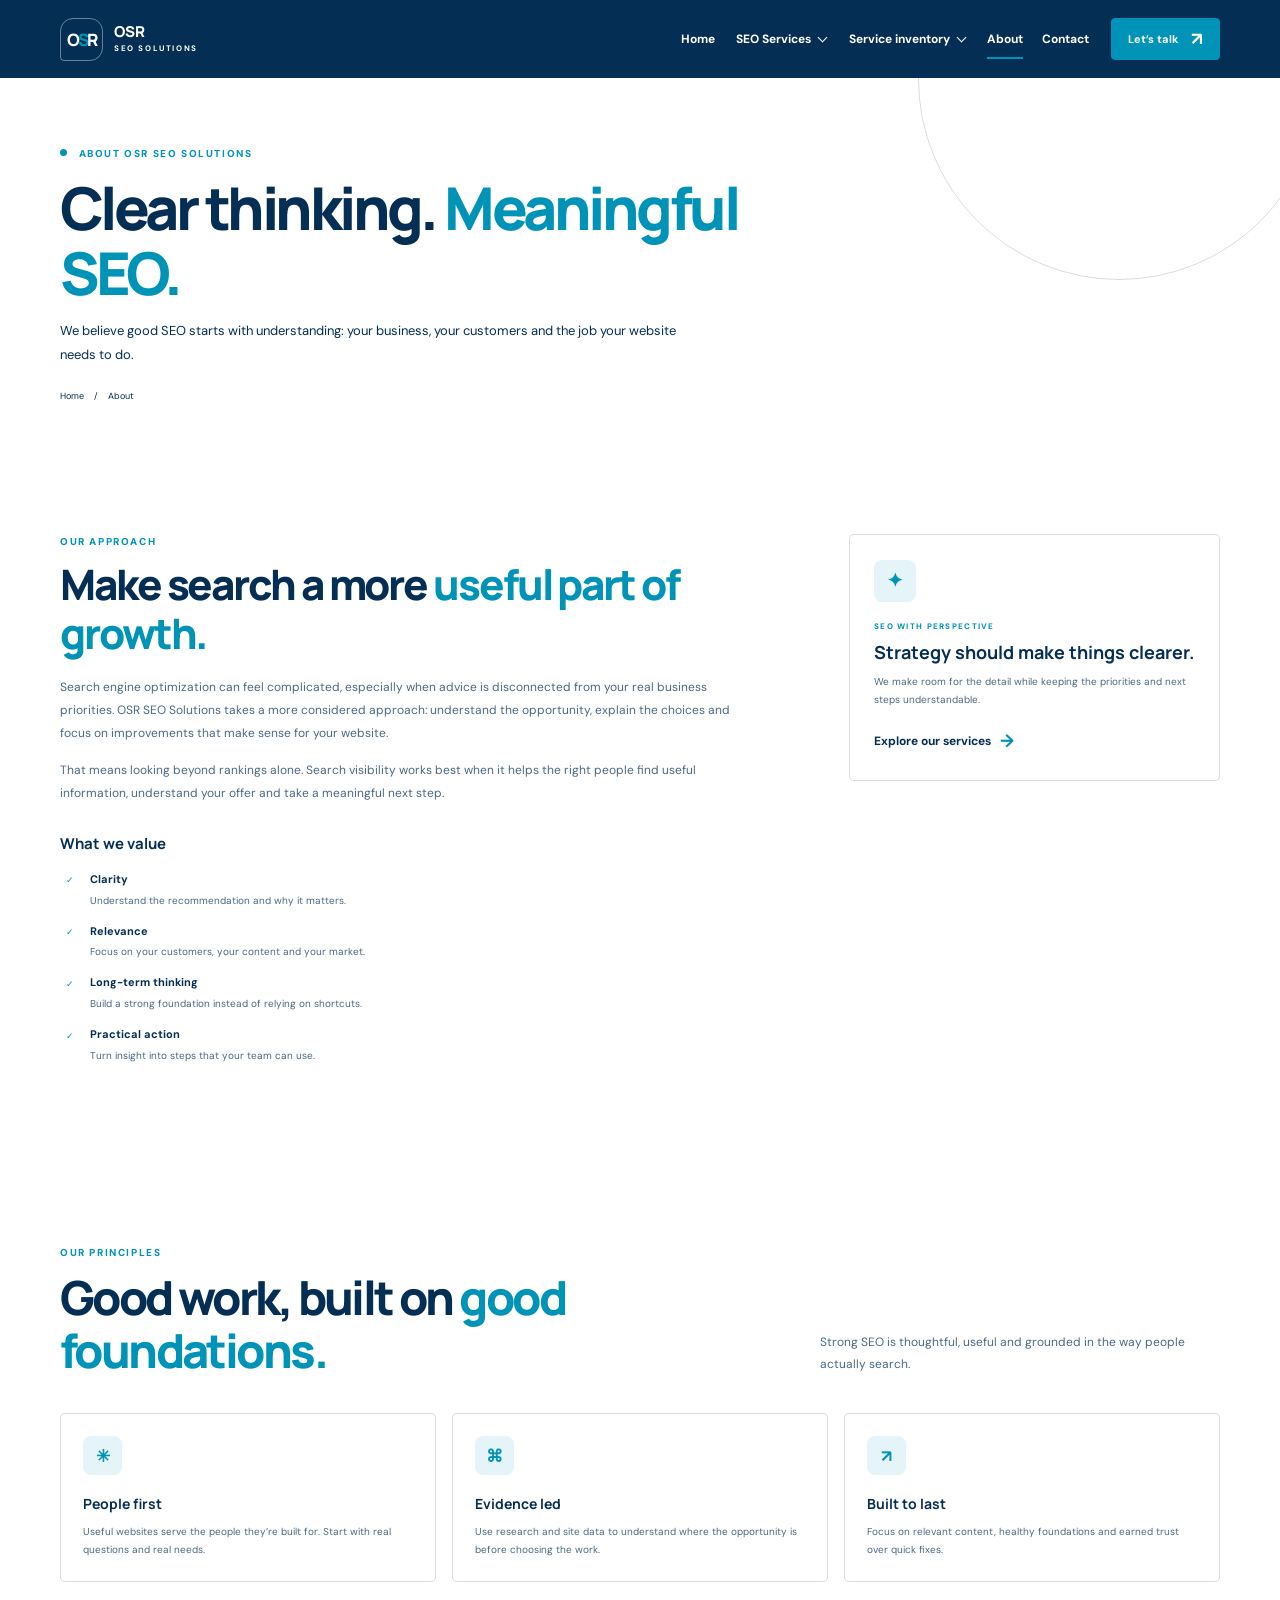
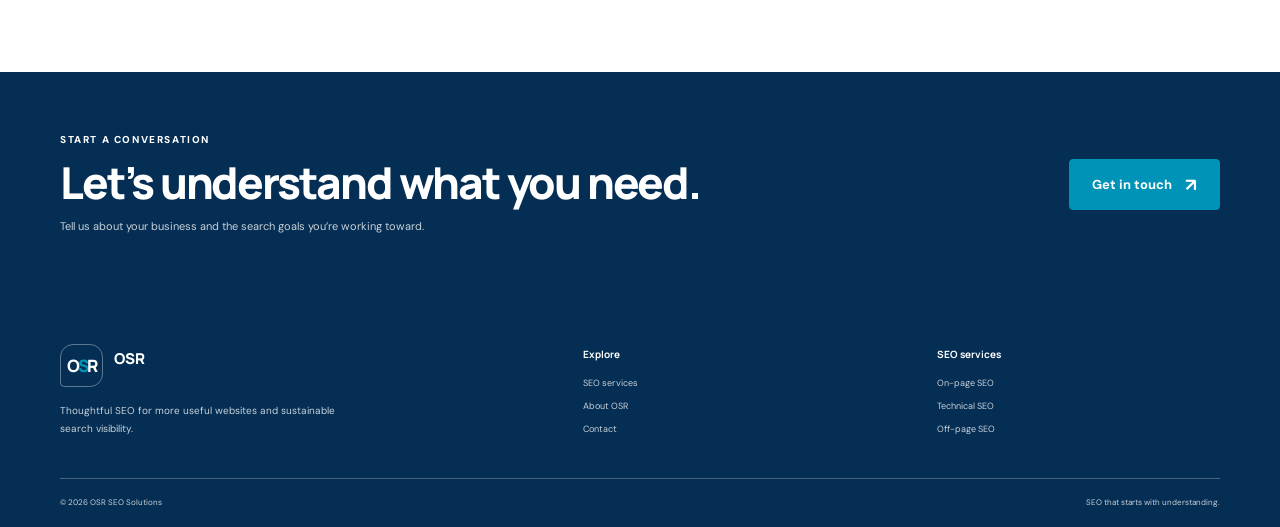
==== commit 1a639eab: "Refactor navigation structure in technical-seo.html to enhance user experience and accessibility" ====
--- a/about.html
+++ b/about.html
@@ -7,7 +7,12 @@
 </head>
 <body>
   <a class="skip-link" href="#main">Skip to content</a>
-  <header class="site-header"><div class="container header-inner"><a class="brand" href="index.html" aria-label="OSR SEO Solutions home"><span class="brand-mark" aria-hidden="true">O<span>S</span>R</span><span class="brand-name">OSR <span>SEO SOLUTIONS</span></span></a><button class="menu-toggle" type="button" aria-expanded="false" aria-controls="site-nav"><span class="sr-only">Toggle navigation</span><span></span><span></span><span></span></button><nav class="site-nav" id="site-nav" aria-label="Main navigation"><a href="index.html">Home</a>  <a href="services.html">Services</a><a href="inventory.html">Inventory</a><a class="active" href="about.html">About</a><a href="contact.html">Contact</a><a class="button button-small" href="contact.html">Let’s talk <span aria-hidden="true">↗</span></a></nav></div></header>
+  <header class="site-header"><div class="container header-inner"><a class="brand" href="index.html" aria-label="OSR SEO Solutions home"><span class="brand-mark" aria-hidden="true">O<span>S</span>R</span><span class="brand-name">OSR <span>SEO SOLUTIONS</span></span></a><button class="menu-toggle" type="button" aria-expanded="false" aria-controls="site-nav"><span class="sr-only">Toggle navigation</span><span></span><span></span><span></span></button><nav class="site-nav" id="site-nav" aria-label="Main navigation">
+    <a class="nav-link" href="index.html">Home</a>
+    <details class="nav-dropdown-group"><summary class="nav-dropdown-trigger">SEO Services <span class="nav-chevron" aria-hidden="true"></span></summary><div class="nav-dropdown"><span class="nav-dropdown-label">SEO SERVICES</span><a href="services.html">All SEO services <span>↗</span></a><a href="on-page-seo.html">On-page SEO <span>↗</span></a><a href="technical-seo.html">Technical SEO <span>↗</span></a><a href="off-page-seo.html">Off-page SEO <span>↗</span></a><a href="services.html#local-seo">Local SEO <span>↗</span></a></div></details>
+    <details class="nav-dropdown-group"><summary class="nav-dropdown-trigger">Service inventory <span class="nav-chevron" aria-hidden="true"></span></summary><div class="nav-dropdown nav-dropdown-wide"><span class="nav-dropdown-label">BROWSE PACKAGES</span><a href="inventory.html">All services <span>↗</span></a><a href="inventory.html?category=pbn">PBN Links <span>↗</span></a><a href="inventory.html?category=edu">.EDU BackLinks <span>↗</span></a><a href="inventory.html?category=casino">Casino Niche PBN Links <span>↗</span></a><a href="inventory.html?category=diversification">Diversification BackLinks <span>↗</span></a><a href="inventory.html?category=expired">Expired Domains <span>↗</span></a><a href="inventory.html?category=local">Local SEO <span>↗</span></a><a href="inventory.html?category=reviews">Buy Reviews / ORM <span>↗</span></a></div></details>
+    <a class="nav-link active" href="about.html" aria-current="page">About</a><a class="nav-link" href="contact.html">Contact</a><a class="button button-small nav-cta" href="contact.html">Let’s talk <span aria-hidden="true">↗</span></a>
+  </nav></div></header>
   <main id="main">
     <section class="page-hero"><div class="container page-hero-inner"><p class="eyebrow"><span class="eyebrow-dot"></span> About OSR SEO Solutions</p><h1>Clear thinking. <span>Meaningful SEO.</span></h1><p>We believe good SEO starts with understanding: your business, your customers and the job your website needs to do.</p><div class="breadcrumbs"><a href="index.html">Home</a><span aria-hidden="true">/</span><span>About</span></div></div></section>
     <section class="section section-white"><div class="container detail-layout"><article class="detail-copy"><p class="eyebrow">Our approach</p><h2>Make search a more <span>useful part of growth.</span></h2><p>Search engine optimization can feel complicated, especially when advice is disconnected from your real business priorities. OSR SEO Solutions takes a more considered approach: understand the opportunity, explain the choices and focus on improvements that make sense for your website.</p><p>That means looking beyond rankings alone. Search visibility works best when it helps the right people find useful information, understand your offer and take a meaningful next step.</p><h3>What we value</h3><ul class="detail-list"><li><span>✓</span><span><strong>Clarity</strong>Understand the recommendation and why it matters.</span></li><li><span>✓</span><span><strong>Relevance</strong>Focus on your customers, your content and your market.</span></li><li><span>✓</span><span><strong>Long-term thinking</strong>Build a strong foundation instead of relying on shortcuts.</span></li><li><span>✓</span><span><strong>Practical action</strong>Turn insight into steps that your team can use.</span></li></ul></article><aside class="detail-aside"><span class="aside-icon icon-authority" aria-hidden="true">✦</span><p class="eyebrow">SEO with perspective</p><h3>Strategy should make things clearer.</h3><p>We make room for the detail while keeping the priorities and next steps understandable.</p><a class="text-link" href="services.html">Explore our services <span aria-hidden="true">→</span></a></aside></div></section>
--- a/styles.css
+++ b/styles.css
@@ -3,15 +3,15 @@
 :root  {
    
   color-scheme: light;
-  --navy: #01426a;
+  --navy: #052E54;
   --teal: #0093b8;
   --teal-deep: var(--teal);
   --ink: var(--navy);
-  --muted: rgb(1 66 106 / 72%);
-  --line: rgb(1 66 106 / 16%);
+  --muted: rgb(5 46 84 / 72%);
+  --line: rgb(5 46 84 / 16%);
   --pale: #fff;
   --white: #fff;
-  --shadow: 0 26px 70px rgb(1 66 106 / 15%);
+  --shadow: 0 26px 70px rgb(5 46 84 / 15%);
  
 }
 *  {
@@ -33,7 +33,7 @@
     -webkit-tap-highlight-color: transparent;  
 }
 button:focus-visible, a:focus-visible, input:focus-visible, select:focus-visible, textarea:focus-visible, summary:focus-visible  {
-    outline: 3px solid rgb(1 66 106 / 16%); outline-offset: 3px;  
+    outline: 3px solid rgb(5 46 84 / 16%); outline-offset: 3px;
 }
 .container  {
     width: min(1160px, calc(100% - 56px)); margin-inline: auto;  
@@ -54,7 +54,7 @@
     color: var(--navy); font-family: "Manrope", "DM Sans", sans-serif;  
 }
 .site-header  {
-    position: sticky; z-index: 20; top: 0; border-bottom: 1px solid rgb(1 66 106 / 16%); background: var(--white); color: var(--navy); backdrop-filter: blur(14px);  
+    position: sticky; z-index: 20; top: 0; border-bottom: 1px solid rgb(5 46 84 / 16%); background: var(--white); color: var(--navy); backdrop-filter: blur(14px);
 }
 .header-inner  {
     min-height: 78px; display: flex; align-items: center; justify-content: space-between; gap: 32px;  
@@ -63,7 +63,7 @@
     display: inline-flex; align-items: center; gap: 11px; flex: 0 0 auto;  
 }
 .brand-mark  {
-    width: 43px; height: 43px; display: flex; align-items: center; justify-content: center; border: 1px solid rgb(1 66 106 / 16%); border-radius: 13px 13px 13px 4px; color: var(--navy); font: 800 17px/1 "Manrope", sans-serif; letter-spacing: -2px;  
+    width: 43px; height: 43px; display: flex; align-items: center; justify-content: center; border: 1px solid rgb(5 46 84 / 16%); border-radius: 13px 13px 13px 4px; color: var(--navy); font: 800 17px/1 "Manrope", sans-serif; letter-spacing: -2px;
 }
 .brand-mark span  {
     color: var(--teal-deep);  
@@ -105,7 +105,7 @@
     border-color: var(--teal-deep); background: var(--teal-deep);  
 }
 .button-outline  {
-    border-color: rgb(1 66 106 / 16%); background: transparent; color: var(--navy);  
+    border-color: rgb(5 46 84 / 16%); background: transparent; color: var(--navy);
 }
 .button-outline:hover  {
     border-color: var(--navy); background: var(--navy); color: var(--white);  
@@ -114,7 +114,7 @@
     flex: 0 0 auto; border-color: var(--white); background: var(--white); color: var(--navy);  
 }
 .button-light:hover  {
-    border-color: rgb(1 66 106 / 16%); background: rgb(0 147 184 / 9%); color: var(--navy);  
+    border-color: rgb(5 46 84 / 16%); background: rgb(0 147 184 / 9%); color: var(--navy);
 }
 .hero  {
     position: relative; overflow: hidden; padding: 77px 0 71px; background: radial-gradient(ellipse at 81% 41%, var(--teal), transparent 36%), linear-gradient(116deg, var(--navy) 0%, var(--navy) 54%, var(--navy) 100%); color: var(--white);  
@@ -123,7 +123,7 @@
     position: absolute; inset: 0; background-image: linear-gradient(var(--white) 1px, transparent 1px), linear-gradient(90deg, var(--white) 1px, transparent 1px); background-size: 56px 56px; content: ""; mask-image: linear-gradient(90deg, transparent, var(--navy));  
 }
 .hero::after  {
-    position: absolute; right: -280px; bottom: -560px; width: 860px; height: 860px; border: 1px solid rgb(1 66 106 / 16%); border-radius: 50%; content: "";  
+    position: absolute; right: -280px; bottom: -560px; width: 860px; height: 860px; border: 1px solid rgb(5 46 84 / 16%); border-radius: 50%; content: "";
 }
 .hero-grid  {
     position: relative; z-index: 1; display: grid; grid-template-columns: .92fr 1.08fr; align-items: center; gap: 44px;  
@@ -138,7 +138,7 @@
     color: var(--teal);  
 }
 .eyebrow-dot  {
-    width: 7px; height: 7px; display: inline-block; margin-right: 8px; border-radius: 50%; background: rgb(0 147 184 / 9%); vertical-align: 1px; box-shadow: 0 0 12px rgb(1 66 106 / 70%);  
+    width: 7px; height: 7px; display: inline-block; margin-right: 8px; border-radius: 50%; background: rgb(0 147 184 / 9%); vertical-align: 1px; box-shadow: 0 0 12px rgb(5 46 84 / 70%);
 }
 .hero h1  {
     max-width: 560px; margin-bottom: 18px; color: var(--white); font-size: clamp(52px, 6.3vw, 77px); font-weight: 800; letter-spacing: -.065em; line-height: 1.01;  
@@ -153,7 +153,7 @@
     display: flex; align-items: center; flex-wrap: wrap; gap: 23px;  
 }
 .hero .button  {
-    box-shadow: 0 8px 22px rgb(1 66 106 / 18%);  
+    box-shadow: 0 8px 22px rgb(5 46 84 / 18%);
 }
 .text-link  {
     display: inline-flex; align-items: center; gap: 9px; color: var(--navy); font-size: 12px; font-weight: 700; transition: color .2s ease, gap .2s ease;  
@@ -183,16 +183,16 @@
     position: relative; min-height: 445px; display: grid; place-items: center;  
 }
 .hero-grid-lines  {
-    position: absolute; width: 455px; height: 455px; border: 1px solid rgb(1 66 106 / 16%); border-radius: 50%;  
+    position: absolute; width: 455px; height: 455px; border: 1px solid rgb(5 46 84 / 16%); border-radius: 50%;
 }
 .hero-grid-lines::before, .hero-grid-lines::after  {
-    position: absolute; inset: 34px; border: 1px solid rgb(1 66 106 / 16%); border-radius: 50%; content: "";  
+    position: absolute; inset: 34px; border: 1px solid rgb(5 46 84 / 16%); border-radius: 50%; content: "";
 }
 .hero-grid-lines::after  {
     inset: 72px; border-style: dashed;  
 }
 .search-art  {
-    position: relative; z-index: 1; width: min(430px, 88%); min-height: 263px; padding: 19px 20px 14px; transform: rotate(-2deg); border: 1px solid rgb(1 66 106 / 16%); border-radius: 8px; background: var(--white); box-shadow: 0 24px 55px rgb(1 66 106 / 25%);  
+    position: relative; z-index: 1; width: min(430px, 88%); min-height: 263px; padding: 19px 20px 14px; transform: rotate(-2deg); border: 1px solid rgb(5 46 84 / 16%); border-radius: 8px; background: var(--white); box-shadow: 0 24px 55px rgb(5 46 84 / 25%);
 }
 .search-art-top  {
     display: flex; align-items: center; gap: 10px;  
@@ -201,7 +201,7 @@
     width: 24px; height: 24px; display: grid; place-items: center; border-radius: 50%; background: var(--white); color: var(--teal-deep); font: 800 14px "Manrope", sans-serif;  
 }
 .search-art-search  {
-    height: 30px; display: flex; flex: 1; align-items: center; gap: 8px; padding: 0 10px; border: 1px solid rgb(1 66 106 / 16%); border-radius: 20px; color: var(--navy); font-size: 8px;  
+    height: 30px; display: flex; flex: 1; align-items: center; gap: 8px; padding: 0 10px; border: 1px solid rgb(5 46 84 / 16%); border-radius: 20px; color: var(--navy); font-size: 8px;
 }
 .search-art-lens  {
     width: 9px; height: 9px; border: 1.5px solid var(--teal-deep); border-radius: 50%;  
@@ -210,7 +210,7 @@
     color: var(--navy); font-size: 12px; letter-spacing: 2px;  
 }
 .search-art-tabs  {
-    display: flex; gap: 20px; margin: 10px 0 13px; padding-bottom: 8px; border-bottom: 1px solid rgb(1 66 106 / 16%); color: var(--navy); font-size: 8px;  
+    display: flex; gap: 20px; margin: 10px 0 13px; padding-bottom: 8px; border-bottom: 1px solid rgb(5 46 84 / 16%); color: var(--navy); font-size: 8px;
 }
 .search-art-tabs .selected  {
     position: relative; color: var(--teal-deep); font-weight: 700;  
@@ -243,13 +243,13 @@
     padding: 4px 8px; border-radius: 20px; background: var(--white); color: var(--teal); font-size: 7px; font-weight: 700;  
 }
 .result-footer  {
-    display: flex; gap: 14px; padding-top: 9px; border-top: 1px solid rgb(1 66 106 / 16%); color: var(--navy); font-size: 7px;  
+    display: flex; gap: 14px; padding-top: 9px; border-top: 1px solid rgb(5 46 84 / 16%); color: var(--navy); font-size: 7px;
 }
 .result-footer i  {
     width: 5px; height: 5px; display: inline-block; margin-right: 4px; border-radius: 50%; background: rgb(0 147 184 / 9%); vertical-align: 1px;  
 }
 .growth-card  {
-    position: absolute; right: 3px; bottom: 11px; z-index: 2; width: 245px; padding: 14px 15px 11px; border: 1px solid rgb(1 66 106 / 16%); border-radius: 6px; background: var(--white); box-shadow: 0 13px 35px rgb(1 66 106 / 22%);  
+    position: absolute; right: 3px; bottom: 11px; z-index: 2; width: 245px; padding: 14px 15px 11px; border: 1px solid rgb(5 46 84 / 16%); border-radius: 6px; background: var(--white); box-shadow: 0 13px 35px rgb(5 46 84 / 22%);
 }
 .growth-head  {
     display: flex; justify-content: space-between; color: var(--navy); font-size: 8px; font-weight: 800; letter-spacing: .08em;  
@@ -273,7 +273,7 @@
     display: flex; justify-content: space-between; color: var(--navy); font-size: 6px; font-weight: 700; letter-spacing: .09em;  
 }
 .hero-sticker  {
-    position: absolute; top: 31px; right: 5px; z-index: 2; display: flex; align-items: center; gap: 9px; padding: 10px 13px 10px 10px; transform: rotate(3deg); border-radius: 5px; background: var(--white); box-shadow: 0 10px 28px rgb(1 66 106 / 20%);  
+    position: absolute; top: 31px; right: 5px; z-index: 2; display: flex; align-items: center; gap: 9px; padding: 10px 13px 10px 10px; transform: rotate(3deg); border-radius: 5px; background: var(--white); box-shadow: 0 10px 28px rgb(5 46 84 / 20%);
 }
 .sticker-mark  {
     width: 28px; height: 28px; display: grid; place-items: center; border-radius: 50%; background: var(--white); color: var(--teal); font-size: 19px;  
@@ -288,7 +288,7 @@
     color: var(--navy); font-size: 7px;  
 }
 .logo-strip  {
-    border-bottom: 1px solid rgb(1 66 106 / 16%); background: var(--white);  
+    border-bottom: 1px solid rgb(5 46 84 / 16%); background: var(--white);
 }
 .logo-strip-inner  {
     min-height: 76px; display: flex; align-items: center; justify-content: space-between; gap: 24px;  
@@ -333,13 +333,13 @@
     display: grid; grid-template-columns: repeat(3, 1fr); gap: 16px;  
 }
 .service-card  {
-    position: relative; min-height: 252px; display: flex; flex-direction: column; align-items: flex-start; padding: 25px 24px 23px; overflow: hidden; border: 1px solid rgb(1 66 106 / 16%); border-radius: 5px; background: var(--white); transition: box-shadow .25s ease, transform .25s ease, border-color .25s ease;  
+    position: relative; min-height: 252px; display: flex; flex-direction: column; align-items: flex-start; padding: 25px 24px 23px; overflow: hidden; border: 1px solid rgb(5 46 84 / 16%); border-radius: 5px; background: var(--white); transition: box-shadow .25s ease, transform .25s ease, border-color .25s ease;
 }
 a.service-card:hover  {
-    transform: translateY(-5px); border-color: rgb(1 66 106 / 16%); box-shadow: 0 17px 36px rgb(1 66 106 / 10%);  
+    transform: translateY(-5px); border-color: rgb(5 46 84 / 16%); box-shadow: 0 17px 36px rgb(5 46 84 / 10%);
 }
 .service-card::after  {
-    position: absolute; right: -51px; bottom: -72px; width: 156px; height: 156px; border: 1px solid rgb(1 66 106 / 16%); border-radius: 50%; content: ""; transition: transform .3s ease;  
+    position: absolute; right: -51px; bottom: -72px; width: 156px; height: 156px; border: 1px solid rgb(5 46 84 / 16%); border-radius: 50%; content: ""; transition: transform .3s ease;
 }
 .service-card:hover::after  {
     transform: scale(1.2);  
@@ -414,10 +414,10 @@
     position: relative; min-height: 292px; display: grid; place-items: center;  
 }
 .editorial-browser  {
-    width: min(100%, 410px); padding: 14px 17px 20px; transform: rotate(2deg); border: 1px solid rgb(1 66 106 / 16%); border-radius: 6px; background: var(--white); box-shadow: 0 23px 50px rgb(1 66 106 / 12%);  
+    width: min(100%, 410px); padding: 14px 17px 20px; transform: rotate(2deg); border: 1px solid rgb(5 46 84 / 16%); border-radius: 6px; background: var(--white); box-shadow: 0 23px 50px rgb(5 46 84 / 12%);
 }
 .browser-dots  {
-    display: flex; align-items: center; gap: 5px; padding-bottom: 12px; border-bottom: 1px solid rgb(1 66 106 / 16%);  
+    display: flex; align-items: center; gap: 5px; padding-bottom: 12px; border-bottom: 1px solid rgb(5 46 84 / 16%);
 }
 .browser-dots i  {
     width: 5px; height: 5px; border-radius: 50%; background: var(--white);  
@@ -426,7 +426,7 @@
     margin-left: auto; color: var(--navy); font-size: 6px; font-weight: 800; letter-spacing: .12em;  
 }
 .browser-search  {
-    width: 69%; height: 22px; margin: 13px 0 16px; border: 1px solid rgb(1 66 106 / 16%); border-radius: 20px;  
+    width: 69%; height: 22px; margin: 13px 0 16px; border: 1px solid rgb(5 46 84 / 16%); border-radius: 20px;
 }
 .browser-title-line, .browser-line  {
     width: 66%; height: 5px; margin: 9px 0; border-radius: 4px; background: var(--white);  
@@ -441,7 +441,7 @@
     width: 55%;  
 }
 .browser-highlight  {
-    width: 94%; display: flex; align-items: center; gap: 8px; margin: 13px 0; padding: 10px; border: 1px solid rgb(1 66 106 / 16%); border-radius: 4px; background: var(--white);  
+    width: 94%; display: flex; align-items: center; gap: 8px; margin: 13px 0; padding: 10px; border: 1px solid rgb(5 46 84 / 16%); border-radius: 4px; background: var(--white);
 }
 .browser-highlight b  {
     padding: 3px 5px; border-radius: 3px; background: rgb(0 147 184 / 9%); color: var(--teal); font: 700 7px "Manrope", sans-serif;  
@@ -456,7 +456,7 @@
     width: 87%; margin-top: 9px;  
 }
 .editorial-stamp  {
-    position: absolute; right: -5px; bottom: 4px; width: 104px; height: 104px; display: flex; flex-direction: column; align-items: center; justify-content: center; transform: rotate(9deg); border: 1px solid rgb(1 66 106 / 16%); border-radius: 50%; background: var(--teal); color: var(--white); box-shadow: 0 7px 22px rgb(1 66 106 / 17%);  
+    position: absolute; right: -5px; bottom: 4px; width: 104px; height: 104px; display: flex; flex-direction: column; align-items: center; justify-content: center; transform: rotate(9deg); border: 1px solid rgb(5 46 84 / 16%); border-radius: 50%; background: var(--teal); color: var(--white); box-shadow: 0 7px 22px rgb(5 46 84 / 17%);
 }
 .editorial-stamp span  {
     font-size: 6px; font-weight: 800; letter-spacing: .12em;  
@@ -471,7 +471,7 @@
     position: relative; min-height: 370px; display: grid; place-items: center;  
 }
 .strategy-card  {
-    position: relative; z-index: 1; width: min(395px, 94%); padding: 26px 27px 18px; border: 1px solid rgb(1 66 106 / 16%); border-radius: 6px; background: var(--white); box-shadow: var(--shadow);  
+    position: relative; z-index: 1; width: min(395px, 94%); padding: 26px 27px 18px; border: 1px solid rgb(5 46 84 / 16%); border-radius: 6px; background: var(--white); box-shadow: var(--shadow);
 }
 .mini-label  {
     display: block; margin-bottom: 22px; color: var(--navy); font-size: 8px; font-weight: 800; letter-spacing: .13em; text-transform: uppercase;  
@@ -492,7 +492,7 @@
     color: var(--navy); font-size: 8px;  
 }
 .strategy-connector  {
-    height: 19px; margin-left: 17px; border-left: 1px dashed rgb(1 66 106 / 16%);  
+    height: 19px; margin-left: 17px; border-left: 1px dashed rgb(5 46 84 / 16%);
 }
 .strategy-bottom  {
     display: flex; align-items: center; gap: 8px; margin-top: 22px; padding: 11px 12px; border-radius: 4px; background: var(--white); color: var(--navy); font-size: 8px; font-weight: 600;  
@@ -501,10 +501,10 @@
     color: var(--teal-deep);  
 }
 .visual-decoration  {
-    position: absolute; width: 315px; height: 315px; border: 1px solid rgb(1 66 106 / 16%); border-radius: 50%;  
+    position: absolute; width: 315px; height: 315px; border: 1px solid rgb(5 46 84 / 16%); border-radius: 50%;
 }
 .visual-decoration::after  {
-    position: absolute; inset: 28px; border: 1px dashed rgb(1 66 106 / 16%); border-radius: 50%; content: "";  
+    position: absolute; inset: 28px; border: 1px dashed rgb(5 46 84 / 16%); border-radius: 50%; content: "";
 }
 .split-copy .eyebrow  {
     margin-bottom: 12px;  
@@ -531,7 +531,7 @@
     display: grid; grid-template-columns: repeat(4, 1fr); gap: 18px;  
 }
 .process-step  {
-    padding: 18px 16px 0 0; border-top: 1px solid rgb(1 66 106 / 16%);  
+    padding: 18px 16px 0 0; border-top: 1px solid rgb(5 46 84 / 16%);
 }
 .process-count  {
     display: block; margin-bottom: 19px; color: var(--teal-deep); font: 800 10px "Manrope", sans-serif; letter-spacing: .09em;  
@@ -558,7 +558,7 @@
     display: grid; grid-template-columns: repeat(3, 1fr); gap: 30px;  
 }
 .principles-grid > div  {
-    padding-top: 15px; border-top: 1px solid rgb(1 66 106 / 16%);  
+    padding-top: 15px; border-top: 1px solid rgb(5 46 84 / 16%);
 }
 .principles-grid > div > span  {
     display: block; margin-bottom: 13px; color: var(--teal); font: 800 9px "Manrope", sans-serif; letter-spacing: .1em;  
@@ -582,10 +582,10 @@
     margin-bottom: 20px; color: var(--muted); font-size: 12px;  
 }
 .faq-list details  {
-    border-bottom: 1px solid rgb(1 66 106 / 16%);  
+    border-bottom: 1px solid rgb(5 46 84 / 16%);
 }
 .faq-list details:first-child  {
-    border-top: 1px solid rgb(1 66 106 / 16%);  
+    border-top: 1px solid rgb(5 46 84 / 16%);
 }
 .faq-list summary  {
     position: relative; display: flex; align-items: center; justify-content: space-between; gap: 20px; padding: 17px 0; color: var(--navy); cursor: pointer; font: 700 12px "Manrope", sans-serif; list-style: none;  
@@ -660,13 +660,13 @@
     color: var(--teal);  
 }
 .footer-bottom  {
-    min-height: 49px; display: flex; align-items: center; justify-content: space-between; gap: 20px; border-top: 1px solid rgb(1 66 106 / 16%); color: var(--navy); font-size: 8px;  
+    min-height: 49px; display: flex; align-items: center; justify-content: space-between; gap: 20px; border-top: 1px solid rgb(5 46 84 / 16%); color: var(--navy); font-size: 8px;
 }
 .page-hero  {
     position: relative; overflow: hidden; padding: 68px 0 40px; background: radial-gradient(ellipse at 85% 5%, var(--white), transparent 40%), var(--white);  
 }
 .page-hero::after  {
-    position: absolute; top: -200px; right: -40px; width: 400px; height: 400px; border: 1px solid rgb(1 66 106 / 16%); border-radius: 50%; content: "";  
+    position: absolute; top: -200px; right: -40px; width: 400px; height: 400px; border: 1px solid rgb(5 46 84 / 16%); border-radius: 50%; content: "";
 }
 .page-hero-inner  {
     position: relative; z-index: 1;  
@@ -717,7 +717,7 @@
     color: var(--navy); font-size: 11px;  
 }
 .detail-aside  {
-    position: sticky; top: 102px; padding: 25px 24px 23px; border: 1px solid rgb(1 66 106 / 16%); border-radius: 5px; background: var(--pale);  
+    position: sticky; top: 102px; padding: 25px 24px 23px; border: 1px solid rgb(5 46 84 / 16%); border-radius: 5px; background: var(--pale);
 }
 .aside-icon  {
     width: 42px; height: 42px; margin-bottom: 18px; font-size: 19px;  
@@ -738,7 +738,7 @@
     display: grid; grid-template-columns: repeat(3, 1fr); gap: 16px;  
 }
 .value-card  {
-    padding: 22px; border: 1px solid rgb(1 66 106 / 16%); border-radius: 5px; background: var(--white);  
+    padding: 22px; border: 1px solid rgb(5 46 84 / 16%); border-radius: 5px; background: var(--white);
 }
 .value-card .card-icon  {
     margin-bottom: 17px;  
@@ -783,7 +783,7 @@
     color: var(--teal-deep); font-weight: 700; text-decoration: underline; text-underline-offset: 2px;  
 }
 .contact-form  {
-    display: grid; grid-template-columns: 1fr 1fr; column-gap: 14px; padding: 26px; border: 1px solid rgb(1 66 106 / 16%); border-radius: 6px; background: var(--white); box-shadow: 0 15px 40px rgb(1 66 106 / 7%);  
+    display: grid; grid-template-columns: 1fr 1fr; column-gap: 14px; padding: 26px; border: 1px solid rgb(5 46 84 / 16%); border-radius: 6px; background: var(--white); box-shadow: 0 15px 40px rgb(5 46 84 / 7%);
 }
 .form-heading, .form-note, .form-field-wide, .form-submit, .form-status  {
     grid-column: 1 / -1;  
@@ -801,7 +801,7 @@
     color: var(--navy); font-size: 9px; font-weight: 700;  
 }
 .contact-form input, .contact-form select, .contact-form textarea  {
-    width: 100%; min-height: 42px; padding: 9px 10px; border: 1px solid rgb(1 66 106 / 16%); border-radius: 3px; background: var(--white); color: var(--ink); font-size: 10px;  
+    width: 100%; min-height: 42px; padding: 9px 10px; border: 1px solid rgb(5 46 84 / 16%); border-radius: 3px; background: var(--white); color: var(--ink); font-size: 10px;
 }
 .contact-form input::placeholder, .contact-form textarea::placeholder  {
     color: var(--navy);  
@@ -892,7 +892,7 @@
     width: 39px; height: 39px;  
 }
 .menu-toggle  {
-    width: 40px; height: 40px; display: flex; flex-direction: column; align-items: center; justify-content: center; gap: 5px; border: 1px solid rgb(1 66 106 / 16%); border-radius: 4px; background: var(--white); cursor: pointer;  
+    width: 40px; height: 40px; display: flex; flex-direction: column; align-items: center; justify-content: center; gap: 5px; border: 1px solid rgb(5 46 84 / 16%); border-radius: 4px; background: var(--white); cursor: pointer;
 }
 .menu-toggle > span:not(.sr-only)  {
     width: 17px; height: 2px; border-radius: 2px; background: var(--navy); transition: transform .2s ease, opacity .2s ease;  
@@ -907,13 +907,13 @@
     transform: translateY(-7px) rotate(-45deg);  
 }
 .site-nav  {
-    position: absolute; top: 100%; right: 0; left: 0; display: none; align-items: stretch; gap: 0; padding: 10px 20px 19px; border-top: 1px solid rgb(1 66 106 / 16%); background: var(--white); box-shadow: 0 15px 20px rgb(1 66 106 / 12%);  
+    position: absolute; top: 100%; right: 0; left: 0; display: none; align-items: stretch; gap: 0; padding: 10px 20px 19px; border-top: 1px solid rgb(5 46 84 / 16%); background: var(--white); box-shadow: 0 15px 20px rgb(5 46 84 / 12%);
 }
 .site-nav.is-open  {
     display: flex; flex-direction: column;  
 }
 .site-nav > a:not(.button)  {
-    padding: 12px 2px; border-bottom: 1px solid rgb(1 66 106 / 16%);  
+    padding: 12px 2px; border-bottom: 1px solid rgb(5 46 84 / 16%);
 }
 .site-nav > a.active::after  {
     display: none;  
@@ -1188,7 +1188,7 @@
 }
 
 .editorial-rule {
-  background: rgb(1 66 106 / 20%);
+  background: rgb(5 46 84 / 20%);
 }
 
 .principles-band {
@@ -1242,7 +1242,7 @@
 .hero-intro,
 .hero .text-link,
 .hero-note {
-  color: rgb(1 66 106 / 72%);
+  color: rgb(5 46 84 / 72%);
 }
 
 .hero-visual {
@@ -1325,7 +1325,7 @@
   gap: 11px;
   flex: 1;
   padding: 0 15px;
-  border: 1px solid rgb(1 66 106 / 20%);
+  border: 1px solid rgb(5 46 84 / 20%);
   border-radius: 4px;
   background: var(--white);
   color: var(--teal);
@@ -1353,7 +1353,7 @@
 .inventory-sort select {
   min-height: 49px;
   padding: 0 35px 0 12px;
-  border: 1px solid rgb(1 66 106 / 20%);
+  border: 1px solid rgb(5 46 84 / 20%);
   border-radius: 4px;
   background: var(--white);
   color: var(--navy);
@@ -1371,7 +1371,7 @@
   position: sticky;
   top: 100px;
   padding: 20px 16px;
-  border: 1px solid rgb(1 66 106 / 16%);
+  border: 1px solid rgb(5 46 84 / 16%);
   border-radius: 5px;
   background: var(--white);
 }
@@ -1419,7 +1419,7 @@
 .inventory-cart-prompt {
   margin-top: 20px;
   padding: 15px 12px;
-  border-top: 1px solid rgb(1 66 106 / 16%);
+  border-top: 1px solid rgb(5 46 84 / 16%);
   color: var(--navy);
   font-size: 11px;
 }
@@ -1455,7 +1455,7 @@
 }
 
 .inventory-results-head p span {
-  color: rgb(1 66 106 / 72%);
+  color: rgb(5 46 84 / 72%);
 }
 
 .inventory-label,
@@ -1478,7 +1478,7 @@
   display: flex;
   flex-direction: column;
   padding: 16px;
-  border: 1px solid rgb(1 66 106 / 16%);
+  border: 1px solid rgb(5 46 84 / 16%);
   border-radius: 5px;
   background: var(--white);
   transition: border-color .2s ease, transform .2s ease;
@@ -1501,7 +1501,7 @@
 
 .inventory-card > p {
   margin-bottom: 15px;
-  color: rgb(1 66 106 / 72%);
+  color: rgb(5 46 84 / 72%);
   font-size: 11px;
   line-height: 1.55;
 }
@@ -1513,7 +1513,7 @@
   gap: 8px;
   margin-top: auto;
   padding-top: 11px;
-  border-top: 1px solid rgb(1 66 106 / 16%);
+  border-top: 1px solid rgb(5 46 84 / 16%);
 }
 
 .inventory-price {
@@ -1530,14 +1530,14 @@
 
 .inventory-empty {
   padding: 30px;
-  border: 1px dashed rgb(1 66 106 / 30%);
+  border: 1px dashed rgb(5 46 84 / 30%);
   color: var(--navy);
   text-align: center;
 }
 
 .inventory-footnote {
   margin: 24px 0 0;
-  color: rgb(1 66 106 / 72%);
+  color: rgb(5 46 84 / 72%);
   font-size: 11px;
 }
 
@@ -1550,7 +1550,7 @@
   width: min(500px, calc(100% - 26px));
   max-height: min(760px, calc(100% - 30px));
   padding: 0;
-  border: 1px solid rgb(1 66 106 / 20%);
+  border: 1px solid rgb(5 46 84 / 20%);
   border-radius: 7px;
   background: var(--white);
   color: var(--navy);
@@ -1558,7 +1558,7 @@
 }
 
 .cart-dialog::backdrop {
-  background: rgb(1 66 106 / 65%);
+  background: rgb(5 46 84 / 65%);
 }
 
 .cart-dialog-header,
@@ -1570,7 +1570,7 @@
   display: flex;
   align-items: flex-start;
   justify-content: space-between;
-  border-bottom: 1px solid rgb(1 66 106 / 16%);
+  border-bottom: 1px solid rgb(5 46 84 / 16%);
 }
 
 .cart-dialog-header .eyebrow {
@@ -1589,7 +1589,7 @@
 .cart-close {
   width: 34px;
   height: 34px;
-  border: 1px solid rgb(1 66 106 / 20%);
+  border: 1px solid rgb(5 46 84 / 20%);
   border-radius: 50%;
   background: var(--white);
   color: var(--navy);
@@ -1606,7 +1606,7 @@
 .cart-empty,
 .cart-warning {
   padding: 13px 0;
-  color: rgb(1 66 106 / 72%);
+  color: rgb(5 46 84 / 72%);
   font-size: 12px;
 }
 
@@ -1627,7 +1627,7 @@
   grid-template-columns: minmax(0, 1fr) auto;
   gap: 8px 12px;
   padding: 15px 0;
-  border-bottom: 1px solid rgb(1 66 106 / 16%);
+  border-bottom: 1px solid rgb(5 46 84 / 16%);
 }
 
 .cart-item-name {
@@ -1652,7 +1652,7 @@
 .cart-item-controls button {
   min-width: 29px;
   min-height: 28px;
-  border: 1px solid rgb(1 66 106 / 20%);
+  border: 1px solid rgb(5 46 84 / 20%);
   border-radius: 3px;
   background: var(--white);
   color: var(--navy);
@@ -1667,7 +1667,7 @@
 }
 
 .cart-dialog-footer {
-  border-top: 1px solid rgb(1 66 106 / 16%);
+  border-top: 1px solid rgb(5 46 84 / 16%);
 }
 
 .cart-subtotal {
@@ -1679,7 +1679,7 @@
 
 .cart-dialog-footer p {
   margin: 8px 0 14px;
-  color: rgb(1 66 106 / 72%);
+  color: rgb(5 46 84 / 72%);
   font-size: 10px;
 }
 
@@ -1756,3 +1756,322 @@
     min-height: 190px;
   }
 }
+
+.site-header {
+  background: var(--navy);
+}
+
+.header-inner {
+  gap: 24px;
+}
+
+.site-nav {
+  gap: clamp(10px, 1.5vw, 20px);
+}
+
+.site-nav > .nav-link,
+.nav-dropdown-trigger {
+  min-height: 42px;
+  display: inline-flex;
+  align-items: center;
+  gap: 8px;
+  padding: 0 2px;
+  border: 0;
+  background: transparent;
+  color: var(--white);
+  cursor: pointer;
+  font: 700 12px/1.2 "DM Sans", Arial, sans-serif;
+  white-space: nowrap;
+}
+
+.site-nav > .nav-link {
+  position: relative;
+}
+
+.site-nav > .nav-link::after {
+  position: absolute;
+  right: 2px;
+  bottom: 2px;
+  left: 2px;
+  height: 2px;
+  transform: scaleX(0);
+  transform-origin: left;
+  background: var(--teal);
+  content: "";
+  transition: transform .2s ease;
+}
+
+.site-nav > .nav-link:hover::after,
+.site-nav > .nav-link.active::after {
+  transform: scaleX(1);
+}
+
+.nav-dropdown-group {
+  position: relative;
+  display: flex;
+  align-items: center;
+}
+
+.nav-dropdown-trigger {
+  list-style: none;
+}
+
+.nav-dropdown-trigger::-webkit-details-marker {
+  display: none;
+}
+
+.nav-dropdown-trigger:hover,
+.nav-dropdown-group[open] > .nav-dropdown-trigger,
+.nav-dropdown-group.is-active > .nav-dropdown-trigger {
+  color: var(--teal);
+}
+
+.nav-chevron {
+  width: 7px;
+  height: 7px;
+  transform: translateY(-2px) rotate(45deg);
+  border-right: 1.5px solid currentColor;
+  border-bottom: 1.5px solid currentColor;
+  transition: transform .2s ease;
+}
+
+.nav-dropdown-group[open] .nav-chevron {
+  transform: translateY(2px) rotate(225deg);
+}
+
+.nav-dropdown {
+  position: absolute;
+  z-index: 30;
+  top: calc(100% + 12px);
+  left: -14px;
+  width: 260px;
+  display: grid;
+  gap: 3px;
+  padding: 14px;
+  border: 1px solid rgb(0 147 184 / 35%);
+  border-radius: 6px;
+  background: var(--white);
+  box-shadow: 0 18px 42px rgb(5 46 84 / 22%);
+}
+
+.nav-dropdown::before {
+  position: absolute;
+  top: -13px;
+  right: 0;
+  left: 0;
+  height: 13px;
+  content: "";
+}
+
+.nav-dropdown-wide {
+  width: 360px;
+  grid-template-columns: repeat(2, minmax(0, 1fr));
+}
+
+.nav-dropdown-label {
+  grid-column: 1 / -1;
+  padding: 3px 9px 8px;
+  color: var(--teal);
+  font-size: 9px;
+  font-weight: 800;
+  letter-spacing: .12em;
+}
+
+.nav-dropdown a {
+  min-height: 39px;
+  display: flex;
+  align-items: center;
+  justify-content: space-between;
+  gap: 8px;
+  padding: 8px 9px;
+  border-radius: 3px;
+  color: var(--navy);
+  font-size: 11px;
+  font-weight: 650;
+  line-height: 1.35;
+  transition: background .16s ease, color .16s ease;
+}
+
+.nav-dropdown a span {
+  color: var(--teal);
+  font-size: 14px;
+}
+
+.nav-dropdown a:hover,
+.nav-dropdown a.active {
+  background: var(--navy);
+  color: var(--white);
+}
+
+.nav-dropdown a:hover span,
+.nav-dropdown a.active span {
+  color: var(--teal);
+}
+
+.site-nav .button,
+.site-nav .button-small,
+.site-nav .nav-cta {
+  margin-left: 3px;
+}
+
+.button,
+.button-small,
+.button-outline,
+.button-light,
+.site-header .button-small {
+  border-color: var(--teal);
+  background: var(--teal);
+  color: var(--white);
+}
+
+.button:hover,
+.button-small:hover,
+.button-outline:hover,
+.button-light:hover,
+.site-header .button-small:hover {
+  border-color: var(--navy);
+  background: var(--navy);
+  color: var(--white);
+}
+
+.button:focus-visible,
+.nav-dropdown-trigger:focus-visible,
+.site-nav > .nav-link:focus-visible,
+.menu-toggle:focus-visible {
+  outline: 2px solid var(--teal);
+  outline-offset: 4px;
+}
+
+@media (max-width: 1050px) {
+  .header-inner {
+    position: relative;
+    min-height: 72px;
+  }
+
+  .menu-toggle {
+    width: 43px;
+    height: 43px;
+    display: flex;
+    flex-direction: column;
+    align-items: center;
+    justify-content: center;
+    gap: 5px;
+    border: 1px solid rgb(255 255 255 / 38%);
+    border-radius: 4px;
+    background: transparent;
+    cursor: pointer;
+  }
+
+  .menu-toggle > span:not(.sr-only) {
+    width: 18px;
+    height: 2px;
+    border-radius: 2px;
+    background: var(--white);
+    transition: transform .2s ease, opacity .2s ease;
+  }
+
+  .menu-toggle[aria-expanded="true"] > span:nth-of-type(2) {
+    transform: translateY(7px) rotate(45deg);
+  }
+
+  .menu-toggle[aria-expanded="true"] > span:nth-of-type(3) {
+    opacity: 0;
+  }
+
+  .menu-toggle[aria-expanded="true"] > span:nth-of-type(4) {
+    transform: translateY(-7px) rotate(-45deg);
+  }
+
+  .site-nav {
+    position: absolute;
+    z-index: 25;
+    top: 100%;
+    right: 0;
+    left: 0;
+    display: none;
+    align-items: stretch;
+    gap: 0;
+    max-height: calc(100vh - 82px);
+    overflow-y: auto;
+    padding: 12px 18px 18px;
+    border: 1px solid rgb(0 147 184 / 35%);
+    border-radius: 0 0 6px 6px;
+    background: var(--navy);
+    box-shadow: 0 18px 35px rgb(5 46 84 / 22%);
+  }
+
+  .site-nav.is-open {
+    display: flex;
+    flex-direction: column;
+  }
+
+  .site-nav > .nav-link,
+  .nav-dropdown-trigger {
+    width: 100%;
+    min-height: 46px;
+    justify-content: space-between;
+    padding: 0 3px;
+    border-bottom: 1px solid rgb(255 255 255 / 18%);
+    color: var(--white);
+    font-size: 13px;
+  }
+
+  .site-nav > .nav-link::after {
+    display: none;
+  }
+
+  .site-nav > .nav-link.active,
+  .nav-dropdown-group.is-active > .nav-dropdown-trigger,
+  .nav-dropdown-group[open] > .nav-dropdown-trigger {
+    color: var(--teal);
+  }
+
+  .nav-dropdown-group {
+    display: block;
+  }
+
+  .nav-dropdown {
+    position: static;
+    width: auto;
+    gap: 2px;
+    padding: 8px 0 10px 10px;
+    border: 0;
+    border-radius: 0;
+    background: transparent;
+    box-shadow: none;
+  }
+
+  .nav-dropdown::before {
+    display: none;
+  }
+
+  .nav-dropdown-wide {
+    grid-template-columns: repeat(2, minmax(0, 1fr));
+  }
+
+  .nav-dropdown-label {
+    padding-left: 7px;
+  }
+
+  .nav-dropdown a {
+    min-height: 38px;
+    color: var(--white);
+  }
+
+  .nav-dropdown a:hover,
+  .nav-dropdown a.active {
+    background: rgb(0 147 184 / 18%);
+    color: var(--white);
+  }
+
+  .site-nav .nav-cta {
+    align-self: flex-start;
+    margin: 13px 0 0;
+  }
+}
+
+@media (max-width: 390px) {
+  .nav-dropdown-wide {
+    grid-template-columns: 1fr;
+  }
+}
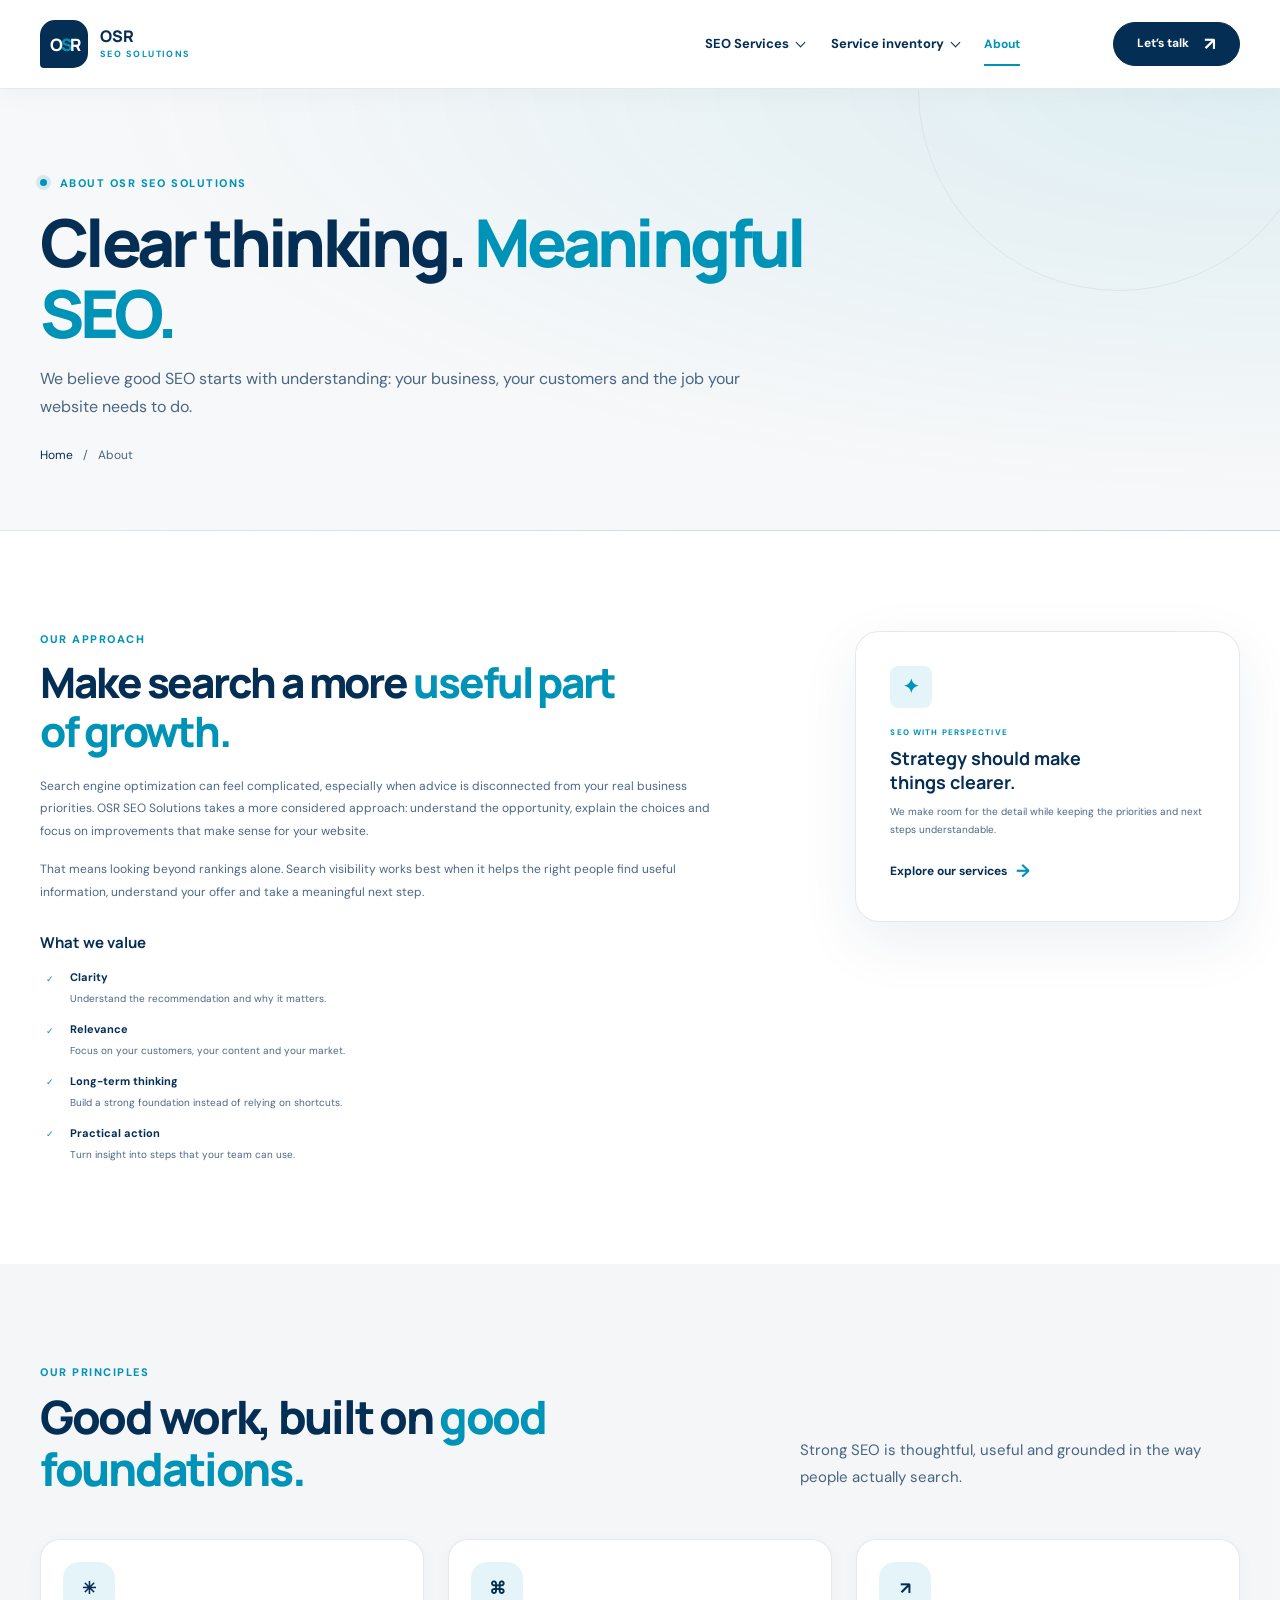
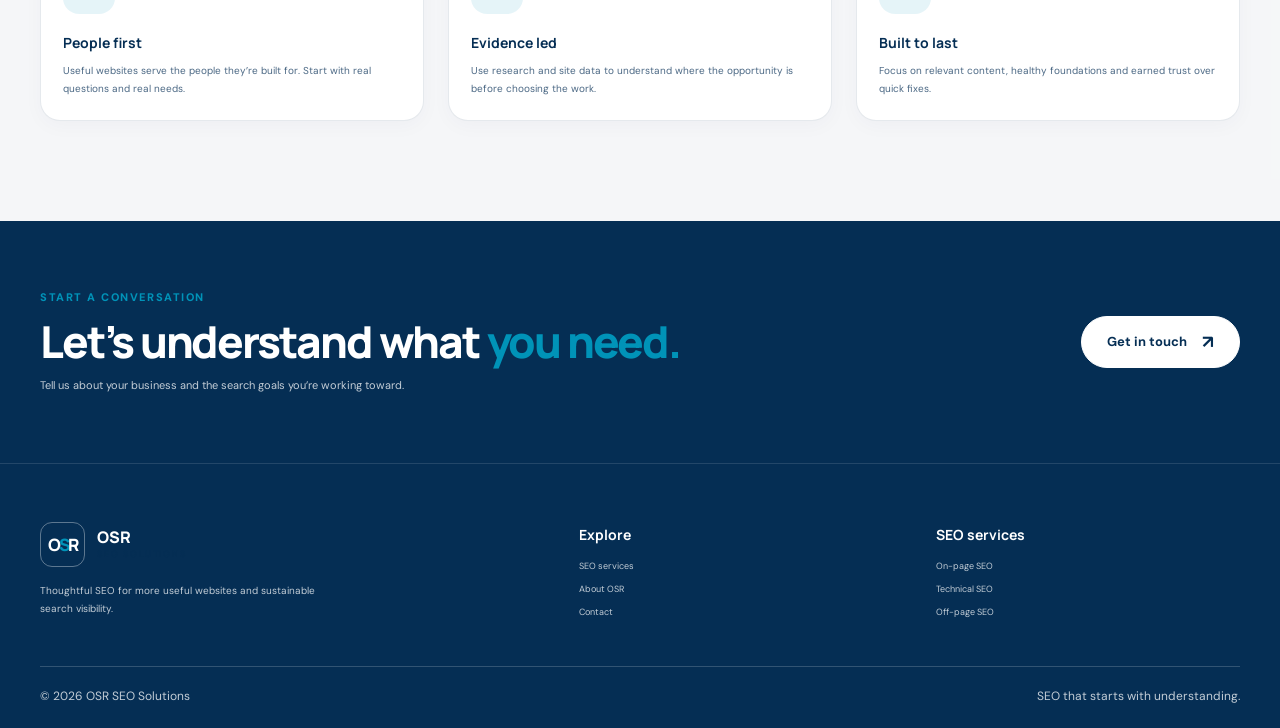
==== commit eab8f264: "Add modern CSS file and update HTML files to include it for improved styling" ====
--- a/about.html
+++ b/about.html
@@ -3,7 +3,8 @@
 <head>
   <meta charset="utf-8"><meta name="viewport" content="width=device-width, initial-scale=1">
   <meta name="description" content="Get to know OSR SEO Solutions: a practical, transparent approach to SEO strategy and sustainable organic growth.">
-  <title>About OSR | OSR SEO Solutions</title><link rel="stylesheet" href="styles.css"><script src="script.js" defer></script>
+  <title>About OSR | OSR SEO Solutions</title><link rel="stylesheet" href="styles.css">
+  <link rel="stylesheet" href="modern.css"><script src="script.js" defer></script>
 </head>
 <body>
   <a class="skip-link" href="#main">Skip to content</a>
--- a/styles.css
+++ b/styles.css
@@ -2075,3 +2075,927 @@
     grid-template-columns: 1fr;
   }
 }
+
+:root {
+  --ink: #052E54;
+  --navy: #052E54;
+  --teal: #0093B8;
+  --teal-deep: #0093B8;
+  --muted: rgb(5 46 84 / 72%);
+  --line: rgb(5 46 84 / 14%);
+  --pale: rgb(5 46 84 / 4%);
+  --white: #fff;
+  --shadow: 0 18px 44px rgb(5 46 84 / 10%);
+}
+
+body {
+  color: var(--ink);
+  background: var(--white);
+  font-size: 16px;
+}
+
+.container {
+  width: min(1200px, calc(100% - 64px));
+}
+
+.site-header {
+  border-bottom: 1px solid rgb(255 255 255 / 12%);
+  background: var(--navy);
+}
+
+.header-inner {
+  min-height: 82px;
+  gap: 30px;
+}
+
+.brand {
+  gap: 12px;
+}
+
+.brand-mark {
+  width: 45px;
+  height: 45px;
+  border-radius: 12px;
+  font-size: 17px;
+}
+
+.brand-name {
+  font-size: 16px;
+}
+
+.brand-name > span {
+  font-size: 9px;
+  letter-spacing: .16em;
+}
+
+.site-nav {
+  gap: clamp(14px, 1.8vw, 26px);
+}
+
+.site-nav > .nav-link,
+.nav-dropdown-trigger {
+  min-height: 46px;
+  font-size: 13px;
+}
+
+.site-nav > .nav-link.active,
+.site-nav > .nav-link:hover,
+.nav-dropdown-trigger:hover,
+.nav-dropdown-group[open] > .nav-dropdown-trigger,
+.nav-dropdown-group.is-active > .nav-dropdown-trigger {
+  color: var(--white);
+}
+
+.site-nav .nav-cta,
+.site-header .button-small {
+  min-height: 44px;
+  margin-left: 0;
+  padding-inline: 18px;
+  border: 1px solid var(--white);
+  border-radius: 6px;
+  background: var(--white);
+  color: var(--navy);
+}
+
+.site-nav .nav-cta:hover,
+.site-header .button-small:hover {
+  border-color: var(--teal);
+  background: var(--teal);
+  color: var(--navy);
+}
+
+.nav-dropdown {
+  top: calc(100% + 7px);
+  padding: 12px;
+  border: 1px solid var(--line);
+  border-radius: 8px;
+  box-shadow: 0 18px 40px rgb(5 46 84 / 18%);
+}
+
+.nav-dropdown a {
+  min-height: 42px;
+  border-radius: 5px;
+  font-size: 12px;
+}
+
+.button,
+.button-small,
+.button-outline,
+.button-light {
+  min-height: 48px;
+  padding-inline: 20px;
+  border: 1px solid var(--navy);
+  border-radius: 6px;
+  background: var(--navy);
+  color: var(--white);
+  font-size: 13px;
+  font-weight: 700;
+  box-shadow: none;
+}
+
+.button-small {
+  min-height: 42px;
+  padding-inline: 16px;
+  font-size: 12px;
+}
+
+.button:hover,
+.button-small:hover,
+.button-outline:hover,
+.button-light:hover {
+  transform: translateY(-1px);
+  border-color: var(--teal);
+  background: var(--teal);
+  color: var(--navy);
+}
+
+.button:focus-visible,
+.button-small:focus-visible,
+.button-outline:focus-visible,
+.button-light:focus-visible,
+.nav-dropdown-trigger:focus-visible,
+.site-nav > .nav-link:focus-visible,
+.menu-toggle:focus-visible {
+  outline: 3px solid var(--teal);
+  outline-offset: 3px;
+}
+
+.hero {
+  overflow: hidden;
+  padding: 88px 0 84px;
+  background: var(--navy);
+  color: var(--white);
+}
+
+.hero::before {
+  background-image: linear-gradient(rgb(255 255 255 / 4%) 1px, transparent 1px), linear-gradient(90deg, rgb(255 255 255 / 4%) 1px, transparent 1px);
+  background-size: 64px 64px;
+  mask-image: linear-gradient(90deg, transparent, #000 20%, #000 80%, transparent);
+}
+
+.hero::after {
+  border-color: rgb(0 147 184 / 24%);
+}
+
+.hero-grid {
+  grid-template-columns: minmax(0, .95fr) minmax(0, 1.05fr);
+  gap: clamp(40px, 6vw, 86px);
+}
+
+.hero-copy {
+  padding: 0;
+}
+
+.hero .eyebrow,
+.hero .eyebrow-dot {
+  color: var(--teal);
+}
+
+.hero .eyebrow {
+  margin-bottom: 20px;
+  font-size: 11px;
+}
+
+.hero h1 {
+  max-width: 620px;
+  margin-bottom: 22px;
+  color: var(--white);
+  font-size: clamp(50px, 5.4vw, 74px);
+  letter-spacing: -.055em;
+  line-height: 1.04;
+}
+
+.hero h1 span,
+.hero .text-link > span {
+  color: var(--teal);
+}
+
+.hero-intro {
+  max-width: 490px;
+  margin-bottom: 30px;
+  color: rgb(255 255 255 / 82%);
+  font-size: 16px;
+  line-height: 1.8;
+}
+
+.hero .button {
+  border-color: var(--teal);
+  background: var(--teal);
+  color: var(--navy);
+}
+
+.hero .button:hover {
+  border-color: var(--white);
+  background: var(--white);
+  color: var(--navy);
+}
+
+.button-row {
+  gap: 22px;
+}
+
+.hero .text-link,
+.hero-note {
+  color: rgb(255 255 255 / 82%);
+}
+
+.hero .text-link:hover {
+  color: var(--white);
+}
+
+.hero-note {
+  margin-top: 27px;
+  font-size: 12px;
+}
+
+.note-icon {
+  background: rgb(0 147 184 / 20%);
+  color: var(--teal);
+}
+
+.hero-visual {
+  min-width: 0;
+  min-height: 430px;
+  border-radius: 0;
+  background: transparent;
+}
+
+.hero-grid-lines,
+.hero-grid-lines::before,
+.hero-grid-lines::after {
+  border-color: rgb(255 255 255 / 14%);
+}
+
+.search-art {
+  transform: rotate(-1deg);
+  border-color: rgb(255 255 255 / 30%);
+  border-radius: 10px;
+  box-shadow: 0 24px 60px rgb(0 0 0 / 22%);
+}
+
+.growth-card,
+.hero-sticker {
+  border: 1px solid var(--line);
+  border-radius: 9px;
+  box-shadow: 0 16px 36px rgb(5 46 84 / 16%);
+}
+
+.logo-strip {
+  border-bottom: 1px solid var(--line);
+  background: var(--white);
+}
+
+.logo-strip-inner {
+  min-height: 82px;
+  gap: 28px;
+}
+
+.logo-strip-inner > span {
+  color: var(--muted);
+  font-size: 10px;
+  letter-spacing: .13em;
+}
+
+.section {
+  padding: 92px 0;
+}
+
+.section-tint,
+.editorial-section,
+.faq-section {
+  background: var(--pale);
+}
+
+.section-heading {
+  align-items: end;
+  gap: 44px;
+  margin-bottom: 38px;
+}
+
+.section-heading .eyebrow,
+.eyebrow {
+  color: var(--teal);
+  font-size: 11px;
+  letter-spacing: .14em;
+}
+
+.section-heading h2,
+.split-copy h2,
+.faq-layout h2,
+.contact-copy h2 {
+  margin-bottom: 0;
+  font-size: clamp(32px, 3.6vw, 46px);
+  letter-spacing: -.045em;
+  line-height: 1.13;
+}
+
+.section-heading > p,
+.split-copy > p,
+.contact-copy > p {
+  color: var(--muted);
+  font-size: 15px;
+  line-height: 1.8;
+}
+
+.section-heading > p {
+  max-width: 440px;
+  margin-bottom: 4px;
+}
+
+.hero h1 span,
+.page-hero h1 span,
+h2 span {
+  color: var(--teal);
+}
+
+.service-grid,
+.value-grid {
+  gap: 18px;
+}
+
+.service-card,
+.value-card,
+.inventory-card,
+.contact-form,
+.detail-aside,
+.faq-item {
+  border: 1px solid var(--line);
+  border-radius: 10px;
+  background: var(--white);
+  box-shadow: 0 8px 24px rgb(5 46 84 / 4%);
+}
+
+.service-card {
+  min-height: 280px;
+  padding: 27px;
+  transition: border-color .2s ease, box-shadow .2s ease, transform .2s ease;
+}
+
+.service-card:hover {
+  transform: translateY(-4px);
+  border-color: rgb(0 147 184 / 55%);
+  box-shadow: 0 18px 38px rgb(5 46 84 / 10%);
+}
+
+.service-card h3 {
+  margin: 18px 0 10px;
+  font-size: 20px;
+  letter-spacing: -.02em;
+}
+
+.service-card p {
+  color: var(--muted);
+  font-size: 14px;
+  line-height: 1.7;
+}
+
+.card-icon {
+  border-radius: 9px;
+  background: rgb(0 147 184 / 10%);
+  color: var(--navy);
+}
+
+.card-number {
+  color: var(--teal);
+}
+
+.card-link,
+.section-link {
+  color: var(--navy);
+  font-size: 13px;
+}
+
+.card-link b,
+.section-link span {
+  color: var(--teal);
+}
+
+.page-hero {
+  padding: 72px 0 58px;
+  border-bottom: 1px solid var(--line);
+  background: var(--pale);
+}
+
+.page-hero::after {
+  opacity: .4;
+}
+
+.page-hero-inner {
+  max-width: 1200px;
+}
+
+.page-hero h1 {
+  max-width: 900px;
+  margin-bottom: 16px;
+  font-size: clamp(40px, 5vw, 60px);
+  letter-spacing: -.05em;
+  line-height: 1.08;
+}
+
+.page-hero-inner > p:not(.eyebrow) {
+  max-width: 700px;
+  color: var(--muted);
+  font-size: 16px;
+  line-height: 1.75;
+}
+
+.breadcrumbs {
+  margin-top: 25px;
+  color: var(--muted);
+  font-size: 12px;
+}
+
+.breadcrumbs a:hover,
+.contact-prompt a {
+  color: var(--teal);
+}
+
+.split-section {
+  gap: clamp(38px, 6vw, 84px);
+}
+
+.split-copy h2 {
+  margin-bottom: 20px;
+}
+
+.split-copy > p {
+  margin-bottom: 24px;
+}
+
+.split-visual {
+  border-radius: 12px;
+}
+
+.cta-section,
+.site-footer,
+.principles-band {
+  background: var(--navy);
+  color: var(--white);
+}
+
+.cta-section {
+  padding: 68px 0;
+}
+
+.cta-inner {
+  gap: 36px;
+}
+
+.cta-inner h2 {
+  font-size: clamp(30px, 3.8vw, 44px);
+}
+
+.cta-inner h2 span,
+.principles-inner > h2 span {
+  color: var(--teal);
+}
+
+.cta-inner > div > p:last-child,
+.footer-brand > p,
+.footer-column a,
+.footer-bottom,
+.principles-grid p {
+  color: rgb(255 255 255 / 76%);
+}
+
+.site-footer {
+  border-top: 1px solid rgb(255 255 255 / 12%);
+}
+
+.footer-main {
+  gap: 52px;
+  padding-top: 58px;
+  padding-bottom: 46px;
+}
+
+.footer-column h2 {
+  color: var(--white);
+  font-size: 14px;
+}
+
+.footer-column a:hover {
+  color: var(--teal);
+}
+
+.footer-bottom {
+  min-height: 62px;
+  border-color: rgb(255 255 255 / 18%);
+  font-size: 12px;
+}
+
+.inventory-section {
+  background: var(--white);
+}
+
+.inventory-note {
+  gap: 18px;
+  padding: 18px 22px;
+  border: 1px solid var(--line);
+  border-left: 4px solid var(--teal);
+  border-radius: 8px;
+  background: var(--pale);
+  font-size: 13px;
+  line-height: 1.6;
+}
+
+.inventory-toolbar {
+  gap: 16px;
+  margin-bottom: 26px;
+}
+
+.inventory-search,
+.inventory-sort select {
+  min-height: 50px;
+  border-color: var(--line);
+  border-radius: 7px;
+}
+
+.inventory-layout {
+  grid-template-columns: 245px minmax(0, 1fr);
+  gap: 30px;
+}
+
+.inventory-filters {
+  padding: 22px 18px;
+  border-color: var(--line);
+  border-radius: 10px;
+  box-shadow: 0 8px 24px rgb(5 46 84 / 4%);
+}
+
+.inventory-filters h2 {
+  margin-bottom: 16px;
+  font-size: 17px;
+}
+
+.inventory-filter {
+  min-height: 38px;
+  padding-inline: 10px;
+  border-radius: 5px;
+  font-size: 12px;
+}
+
+.inventory-filter:hover,
+.inventory-filter.is-selected {
+  background: var(--navy);
+  color: var(--white);
+}
+
+.inventory-grid {
+  gap: 16px;
+}
+
+.inventory-card {
+  min-height: 230px;
+  padding: 20px;
+  transition: border-color .2s ease, box-shadow .2s ease, transform .2s ease;
+}
+
+.inventory-card:hover {
+  transform: translateY(-3px);
+  border-color: var(--teal);
+  box-shadow: 0 14px 30px rgb(5 46 84 / 9%);
+}
+
+.inventory-card h2 {
+  margin-top: 12px;
+  font-size: 17px;
+}
+
+.inventory-card > p {
+  color: var(--muted);
+  font-size: 13px;
+  line-height: 1.65;
+}
+
+.inventory-card-category,
+.inventory-label {
+  color: var(--teal);
+  font-size: 10px;
+}
+
+.contact-layout {
+  gap: clamp(35px, 6vw, 80px);
+}
+
+.contact-form {
+  gap: 18px;
+  padding: 32px;
+}
+
+.form-heading {
+  margin-bottom: -10px;
+  font-size: 21px;
+}
+
+.form-note,
+.contact-form label {
+  color: var(--muted);
+  font-size: 13px;
+}
+
+.contact-form input,
+.contact-form select,
+.contact-form textarea {
+  min-height: 48px;
+  border: 1px solid var(--line);
+  border-radius: 6px;
+  background: var(--white);
+  color: var(--navy);
+}
+
+.contact-form textarea {
+  min-height: 130px;
+}
+
+.contact-prompt {
+  border-color: var(--line);
+  border-radius: 8px;
+}
+
+.process-count,
+.strategy-badge,
+.contact-prompt-icon {
+  background: rgb(0 147 184 / 10%);
+  color: var(--navy);
+}
+
+@media (max-width: 1050px) {
+  .header-inner {
+    min-height: 76px;
+  }
+
+  .menu-toggle {
+    border-color: rgb(255 255 255 / 35%);
+    border-radius: 7px;
+  }
+
+  .site-nav {
+    padding: 12px 20px 20px;
+    border: 1px solid rgb(255 255 255 / 14%);
+    border-radius: 0 0 10px 10px;
+    background: var(--navy);
+  }
+
+  .site-nav > .nav-link,
+  .nav-dropdown-trigger {
+    min-height: 48px;
+    font-size: 14px;
+  }
+
+  .nav-dropdown a {
+    min-height: 40px;
+  }
+
+  .hero {
+    padding: 72px 0;
+  }
+
+  .hero-grid {
+    grid-template-columns: 1fr 1fr;
+    gap: 28px;
+  }
+
+  .hero-visual {
+    min-height: 360px;
+  }
+
+  .search-art {
+    width: min(430px, 94%);
+  }
+
+  .inventory-layout {
+    grid-template-columns: 210px minmax(0, 1fr);
+    gap: 20px;
+  }
+
+  .inventory-grid {
+    grid-template-columns: repeat(2, minmax(0, 1fr));
+  }
+}
+
+@media (max-width: 760px) {
+  .container {
+    width: min(100% - 40px, 600px);
+  }
+
+  .hero {
+    padding: 60px 0 52px;
+  }
+
+  .hero-grid {
+    grid-template-columns: 1fr;
+    gap: 24px;
+  }
+
+  .hero h1 {
+    max-width: 570px;
+    font-size: clamp(44px, 11vw, 62px);
+  }
+
+  .hero-intro {
+    font-size: 15px;
+  }
+
+  .hero-visual {
+    min-height: 365px;
+  }
+
+  .hero-grid-lines {
+    width: 330px;
+    height: 330px;
+  }
+
+  .growth-card {
+    right: 0;
+    width: 210px;
+  }
+
+  .hero-sticker {
+    top: 2px;
+    right: 0;
+  }
+
+  .logo-strip-inner {
+    align-items: flex-start;
+    justify-content: center;
+    flex-direction: column;
+    gap: 10px;
+    padding-block: 18px;
+  }
+
+  .logo-strip-inner > div {
+    flex-wrap: wrap;
+    gap: 10px;
+  }
+
+  .section {
+    padding: 68px 0;
+  }
+
+  .section-heading {
+    grid-template-columns: 1fr;
+    gap: 16px;
+    margin-bottom: 28px;
+  }
+
+  .service-grid,
+  .value-grid {
+    grid-template-columns: repeat(2, minmax(0, 1fr));
+  }
+
+  .service-card {
+    min-height: 250px;
+    padding: 22px;
+  }
+
+  .page-hero {
+    padding: 54px 0 42px;
+  }
+
+  .inventory-layout {
+    grid-template-columns: 1fr;
+  }
+
+  .inventory-filters {
+    position: static;
+  }
+
+  .inventory-filter-list {
+    grid-template-columns: repeat(2, minmax(0, 1fr));
+  }
+
+  .inventory-note {
+    align-items: flex-start;
+    flex-direction: column;
+  }
+
+  .inventory-note .button {
+    margin-left: 0;
+  }
+
+  .contact-form {
+    padding: 24px;
+  }
+}
+
+@media (max-width: 520px) {
+  .container {
+    width: calc(100% - 32px);
+  }
+
+  .header-inner {
+    min-height: 70px;
+  }
+
+  .brand-mark {
+    width: 40px;
+    height: 40px;
+  }
+
+  .brand-name {
+    font-size: 14px;
+  }
+
+  .brand-name > span {
+    font-size: 8px;
+  }
+
+  .hero {
+    padding-top: 48px;
+  }
+
+  .hero h1 {
+    font-size: clamp(40px, 12vw, 54px);
+  }
+
+  .hero .button-row {
+    align-items: flex-start;
+    flex-direction: column;
+    gap: 16px;
+  }
+
+  .hero-visual {
+    min-height: 315px;
+  }
+
+  .search-art {
+    width: 96%;
+    min-height: 245px;
+    padding: 15px;
+    transform: none;
+  }
+
+  .growth-card {
+    right: -2px;
+    bottom: 0;
+    width: 185px;
+  }
+
+  .hero-sticker {
+    top: -4px;
+    right: -5px;
+    padding: 8px;
+  }
+
+  .hero-sticker small {
+    font-size: 9px;
+  }
+
+  .logo-strip-inner > div {
+    font-size: 11px;
+  }
+
+  .section {
+    padding: 58px 0;
+  }
+
+  .service-grid,
+  .value-grid,
+  .inventory-grid {
+    grid-template-columns: 1fr;
+  }
+
+  .service-card {
+    min-height: 0;
+  }
+
+  .inventory-toolbar {
+    align-items: stretch;
+    flex-direction: column;
+  }
+
+  .inventory-sort {
+    justify-content: space-between;
+  }
+
+  .inventory-sort select {
+    flex: 1;
+  }
+
+  .inventory-results-head {
+    align-items: flex-start;
+    flex-direction: column;
+  }
+
+  .inventory-filter-list {
+    grid-template-columns: 1fr;
+  }
+
+  .contact-form {
+    padding: 20px 16px;
+  }
+
+  .footer-main {
+    grid-template-columns: 1fr 1fr;
+    gap: 26px 18px;
+  }
+}
+
+@media (prefers-reduced-motion: reduce) {
+  *,
+  *::before,
+  *::after {
+    scroll-behavior: auto !important;
+    transition-duration: .01ms !important;
+  }
+}
--- a/modern.css
+++ b/modern.css
@@ -0,0 +1,157 @@
+/* Shared visual refresh. Brand colors stay navy, teal, and white. */
+:root {
+  --shadow: 0 20px 60px rgb(5 46 84 / 8%);
+  --line: rgb(5 46 84 / 10%);
+}
+html { scroll-padding-top: 110px; }
+body { text-wrap: pretty; }
+::selection { background: var(--teal); color: var(--white); }
+.site-header {
+  background: rgb(255 255 255 / 96%);
+  border-bottom: 1px solid var(--line);
+  box-shadow: 0 4px 30px rgb(5 46 84 / 4%);
+  color: var(--navy);
+}
+.header-inner { min-height: 88px; }
+.site-header .brand-mark {
+  width: 48px;
+  height: 48px;
+  border: 0;
+  border-radius: 15px 15px 15px 4px;
+  background: var(--navy);
+  color: var(--white);
+}
+.site-header .brand-name,
+.site-header .brand-name > span { color: var(--navy); }
+.site-header .brand-name > span { color: var(--teal); }
+.site-nav > .nav-link,
+.site-header .nav-dropdown-trigger { color: var(--navy); font-weight: 700; }
+.site-header .site-nav > .nav-link:hover,
+.site-header .site-nav > .nav-link.active,
+.site-header .nav-dropdown-trigger:hover,
+.site-header .nav-dropdown-group[open] > .nav-dropdown-trigger,
+.site-header .nav-dropdown-group.is-active > .nav-dropdown-trigger { color: var(--teal); }
+.site-header .nav-cta {
+  background: var(--navy);
+  border-color: var(--navy);
+  border-radius: 100px;
+  color: var(--white);
+  padding-inline: 23px;
+}
+.site-header .nav-cta:hover { color: var(--white); }
+.nav-dropdown { padding: 14px; border-radius: 18px; box-shadow: var(--shadow); }
+.nav-dropdown a { border-radius: 9px; }
+.button, .button-small, .button-outline, .button-light {
+  border-radius: 100px;
+  gap: 15px;
+  transition: transform .2s ease, background .2s ease, box-shadow .2s ease;
+}
+.button { min-height: 52px; padding-inline: 25px; }
+.button-small { min-height: 42px; padding-inline: 18px; }
+.button-outline { background: transparent; color: var(--navy); border-color: var(--line); }
+.button-light { background: var(--white); color: var(--navy); border-color: var(--white); }
+.hero {
+  padding: 106px 0 100px;
+  background: radial-gradient(ellipse at 90% 20%, rgb(0 147 184 / 24%), transparent 52%), var(--navy);
+}
+.hero::before { opacity: .45; background-size: 80px 80px; }
+.hero h1 { font-size: clamp(54px, 6vw, 82px); letter-spacing: -.065em; line-height: 1.06; }
+.hero .eyebrow {
+  display: inline-flex;
+  align-items: center;
+  padding: 9px 13px;
+  border: 1px solid rgb(255 255 255 / 18%);
+  border-radius: 100px;
+  color: var(--white);
+  font-size: 10px;
+  letter-spacing: .09em;
+}
+.eyebrow-dot { flex-shrink: 0; background: var(--teal); box-shadow: 0 0 0 4px rgb(0 147 184 / 15%); }
+.hero-intro { font-size: 17px; }
+.hero .button { background: var(--white); border-color: var(--white); color: var(--navy); }
+.hero .button:hover { background: var(--teal); border-color: var(--teal); color: var(--white); }
+.hero .button-row { gap: 18px 24px; }
+.hero-note { max-width: 430px; line-height: 1.7; }
+.search-art { border-radius: 18px; transform: rotate(-3deg); padding: 24px; }
+.growth-card { border-radius: 18px; padding: 20px; box-shadow: 0 24px 55px rgb(5 46 84 / 20%); }
+.hero-sticker { border-radius: 100px; padding: 12px 18px; }
+.logo-strip-inner { min-height: 98px; }
+.section { padding-block: 100px; }
+.section-heading { margin-bottom: 44px; }
+.section-heading h2, .split-copy h2, .faq-layout h2, .contact-copy h2 { letter-spacing: -.05em; }
+.service-grid, .value-grid { gap: 24px; }
+.service-card, .value-card, .inventory-card {
+  border-radius: 20px;
+  border-color: var(--line);
+  box-shadow: 0 5px 20px rgb(5 46 84 / 3%);
+}
+.service-card { padding: 32px; }
+.service-card:hover, .inventory-card:hover {
+  transform: translateY(-5px);
+  border-color: rgb(0 147 184 / 40%);
+  box-shadow: var(--shadow);
+}
+.card-icon { width: 52px; height: 52px; border-radius: 16px; }
+.card-link { padding-top: 10px; }
+.split-visual { border-radius: 28px; }
+.page-hero {
+  padding-block: 86px 64px;
+  background: radial-gradient(ellipse at 100% 0, rgb(0 147 184 / 10%), transparent 65%), rgb(5 46 84 / 3%);
+}
+.page-hero h1 { font-size: clamp(42px, 5.3vw, 66px); letter-spacing: -.055em; }
+.breadcrumbs { display: flex; flex-wrap: wrap; gap: 10px; }
+.faq-item { border-radius: 14px; box-shadow: none; }
+.contact-form, .detail-aside { padding: 34px; border-radius: 24px; box-shadow: var(--shadow); }
+.contact-form input, .contact-form select, .contact-form textarea {
+  border-radius: 10px;
+  background: rgb(5 46 84 / 2%);
+  padding: 13px 15px;
+}
+.contact-form input:focus, .contact-form select:focus, .contact-form textarea:focus { border-color: var(--teal); }
+.inventory-filters { border-radius: 18px; }
+.inventory-filter { border-radius: 9px; padding: 11px 12px; font-size: 12px; }
+.inventory-grid { gap: 20px; }
+.inventory-card { padding: 24px; }
+.inventory-card h2 { font-size: 18px; }
+.inventory-card > p { font-size: 13px; line-height: 1.7; }
+.inventory-card-bottom { flex-wrap: wrap; gap: 12px; padding-top: 18px; }
+.inventory-price { font-size: 18px; }
+.cta-section { position: relative; overflow: hidden; background: var(--navy); }
+.site-footer { border-top: 1px solid rgb(255 255 255 / 12%); }
+@media (max-width: 1050px) {
+  .header-inner { min-height: 76px; }
+  .site-header .menu-toggle { border-color: var(--line); border-radius: 12px; }
+  .site-header .menu-toggle > span:not(.sr-only) { background: var(--navy); }
+  .site-header .site-nav { background: var(--white); border-color: var(--line); border-radius: 0 0 20px 20px; box-shadow: var(--shadow); }
+  .site-header .nav-dropdown a { color: var(--navy); }
+  .site-header .nav-dropdown a:hover, .site-header .nav-dropdown a.active { background: rgb(0 147 184 / 8%); color: var(--navy); }
+  .site-header .nav-link, .site-header .nav-dropdown-trigger { border-bottom-color: var(--line); }
+  .hero { padding-block: 76px; }
+  .hero h1 { font-size: clamp(46px, 6vw, 68px); }
+  .service-card { padding: 25px; }
+}
+@media (max-width: 760px) {
+  .hero { padding-block: 58px 48px; }
+  .hero h1 { max-width: 580px; font-size: clamp(44px, 9vw, 66px); }
+  .hero .eyebrow { font-size: 9px; letter-spacing: .04em; }
+  .hero-grid { gap: 40px; }
+  .hero-intro { font-size: 16px; }
+  .section { padding-block: 64px; }
+  .page-hero { padding-block: 56px 44px; }
+  .service-grid, .value-grid { gap: 16px; }
+  .contact-form, .detail-aside { padding: 24px; }
+}
+@media (max-width: 520px) {
+  .site-header .brand-mark { width: 42px; height: 42px; }
+  .header-inner { min-height: 72px; }
+  .hero h1 { font-size: clamp(42px, 12vw, 58px); }
+  .hero .eyebrow { border: 0; padding: 0; line-height: 1.8; }
+  .hero .button-row { align-items: stretch; }
+  .hero .text-link { justify-content: center; }
+  .hero .hero-note { font-size: 11px; }
+  .search-art { padding: 16px; transform: none; }
+  .growth-card { padding: 14px; }
+  .hero-sticker { padding: 9px 12px; }
+  .service-card { padding: 25px; }
+  .inventory-card { padding: 22px; }
+}
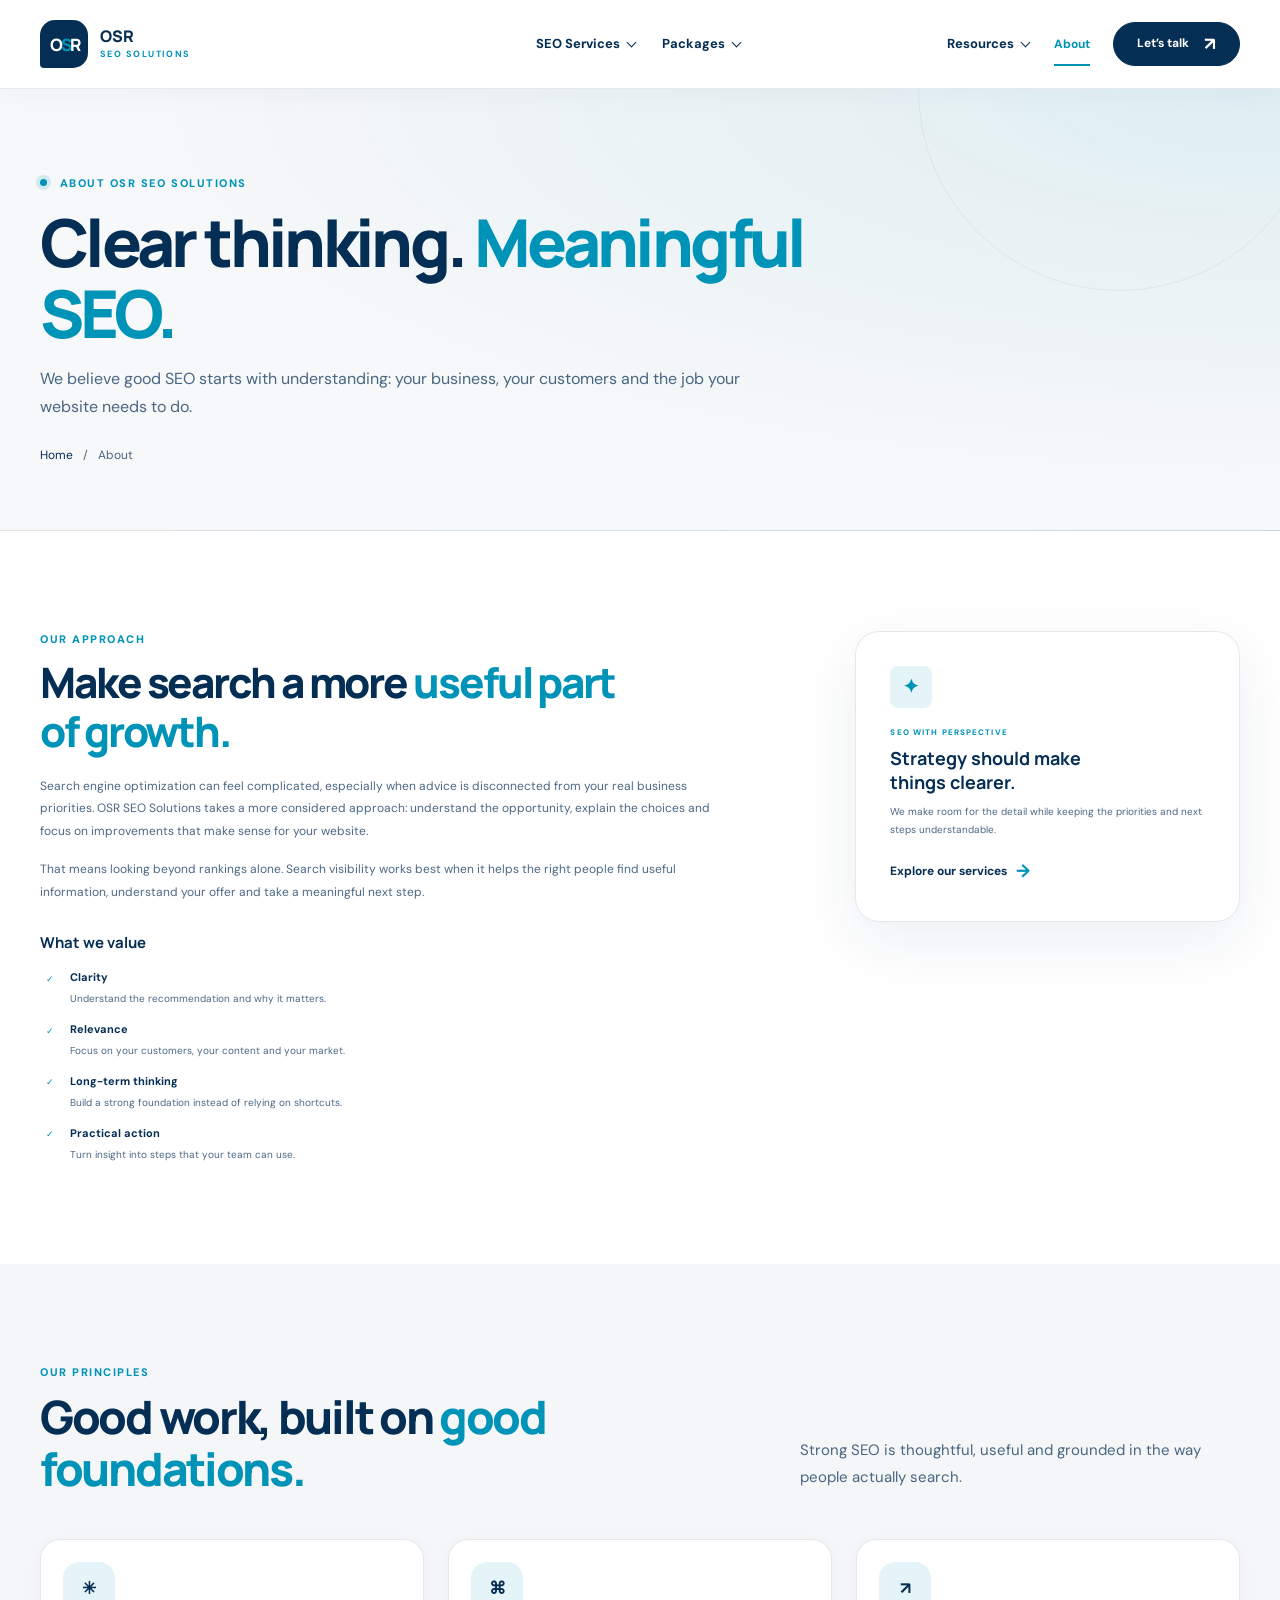
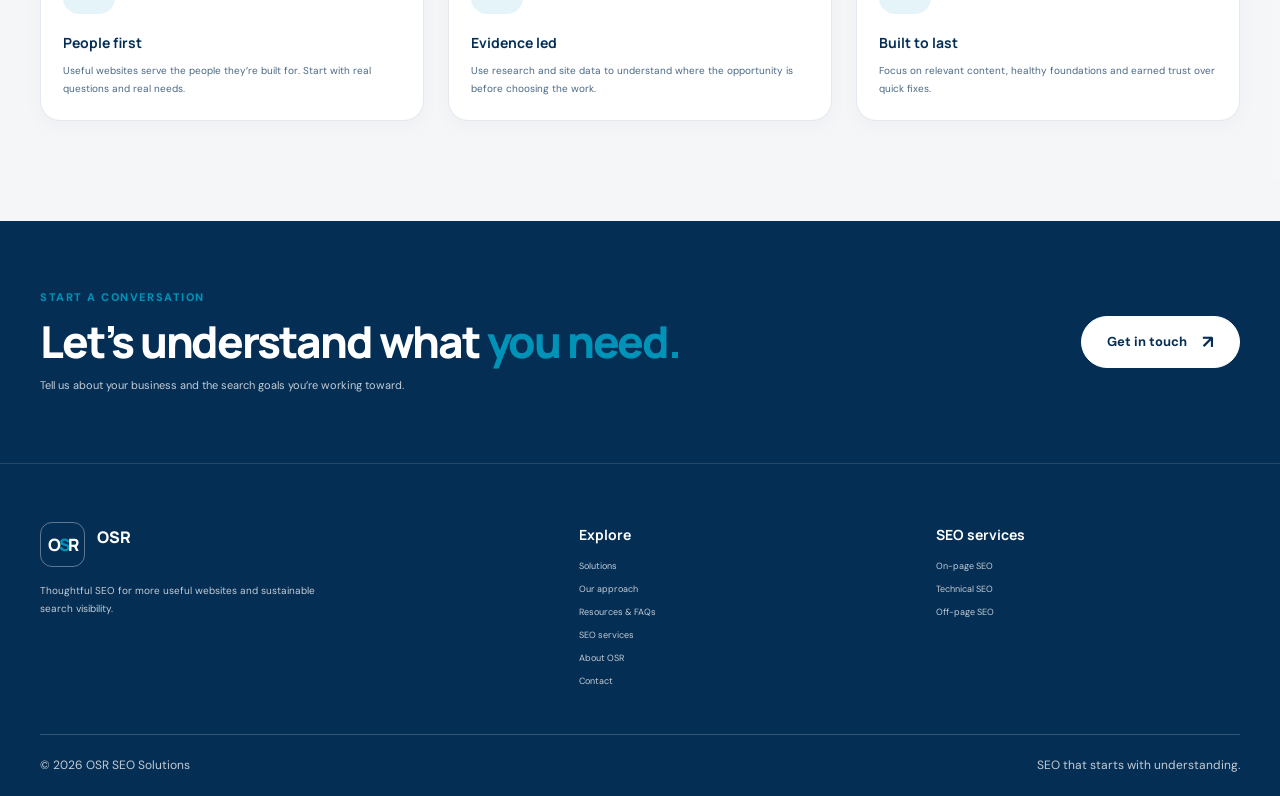
==== commit 1b92aa0f: "Refactor navigation and footer structure; add new pages for approach, resources, and solutions with " ====
--- a/about.html
+++ b/about.html
@@ -8,17 +8,12 @@
 </head>
 <body>
   <a class="skip-link" href="#main">Skip to content</a>
-  <header class="site-header"><div class="container header-inner"><a class="brand" href="index.html" aria-label="OSR SEO Solutions home"><span class="brand-mark" aria-hidden="true">O<span>S</span>R</span><span class="brand-name">OSR <span>SEO SOLUTIONS</span></span></a><button class="menu-toggle" type="button" aria-expanded="false" aria-controls="site-nav"><span class="sr-only">Toggle navigation</span><span></span><span></span><span></span></button><nav class="site-nav" id="site-nav" aria-label="Main navigation">
-    <a class="nav-link" href="index.html">Home</a>
-    <details class="nav-dropdown-group"><summary class="nav-dropdown-trigger">SEO Services <span class="nav-chevron" aria-hidden="true"></span></summary><div class="nav-dropdown"><span class="nav-dropdown-label">SEO SERVICES</span><a href="services.html">All SEO services <span>↗</span></a><a href="on-page-seo.html">On-page SEO <span>↗</span></a><a href="technical-seo.html">Technical SEO <span>↗</span></a><a href="off-page-seo.html">Off-page SEO <span>↗</span></a><a href="services.html#local-seo">Local SEO <span>↗</span></a></div></details>
-    <details class="nav-dropdown-group"><summary class="nav-dropdown-trigger">Service inventory <span class="nav-chevron" aria-hidden="true"></span></summary><div class="nav-dropdown nav-dropdown-wide"><span class="nav-dropdown-label">BROWSE PACKAGES</span><a href="inventory.html">All services <span>↗</span></a><a href="inventory.html?category=pbn">PBN Links <span>↗</span></a><a href="inventory.html?category=edu">.EDU BackLinks <span>↗</span></a><a href="inventory.html?category=casino">Casino Niche PBN Links <span>↗</span></a><a href="inventory.html?category=diversification">Diversification BackLinks <span>↗</span></a><a href="inventory.html?category=expired">Expired Domains <span>↗</span></a><a href="inventory.html?category=local">Local SEO <span>↗</span></a><a href="inventory.html?category=reviews">Buy Reviews / ORM <span>↗</span></a></div></details>
-    <a class="nav-link active" href="about.html" aria-current="page">About</a><a class="nav-link" href="contact.html">Contact</a><a class="button button-small nav-cta" href="contact.html">Let’s talk <span aria-hidden="true">↗</span></a>
-  </nav></div></header>
+  <header class="site-header"><div class="container header-inner"><a class="brand" href="index.html" aria-label="OSR SEO Solutions home"><span class="brand-mark" aria-hidden="true">O<span>S</span>R</span><span class="brand-name">OSR <span>SEO SOLUTIONS</span></span></a><button class="menu-toggle" type="button" aria-expanded="false" aria-controls="site-nav"><span class="sr-only">Toggle navigation</span><span></span><span></span><span></span></button><nav class="site-nav" id="site-nav" aria-label="Main navigation"><details class="nav-dropdown-group"><summary class="nav-dropdown-trigger">SEO Services <span class="nav-chevron" aria-hidden="true"></span></summary><div class="nav-dropdown"><span class="nav-dropdown-label">SEO Services</span><a href="services.html">All SEO services <span aria-hidden="true">&#8599;</span></a><a href="on-page-seo.html">On-page SEO <span aria-hidden="true">&#8599;</span></a><a href="technical-seo.html">Technical SEO <span aria-hidden="true">&#8599;</span></a><a href="off-page-seo.html">Off-page SEO <span aria-hidden="true">&#8599;</span></a><a href="services.html#seo-audits">SEO audits <span aria-hidden="true">&#8599;</span></a><a href="services.html#content-strategy">Content strategy <span aria-hidden="true">&#8599;</span></a><a href="services.html#local-seo">Local SEO <span aria-hidden="true">&#8599;</span></a></div></details><details class="nav-dropdown-group"><summary class="nav-dropdown-trigger">Packages <span class="nav-chevron" aria-hidden="true"></span></summary><div class="nav-dropdown nav-dropdown-wide"><span class="nav-dropdown-label">Packages</span><a href="inventory.html">Browse all packages <span aria-hidden="true">&#8599;</span></a><a href="inventory.html?category=pbn">PBN Links <span aria-hidden="true">&#8599;</span></a><a href="inventory.html?category=edu">.EDU BackLinks <span aria-hidden="true">&#8599;</span></a><a href="inventory.html?category=casino">Casino Niche PBN Links <span aria-hidden="true">&#8599;</span></a><a href="inventory.html?category=diversification">Diversification BackLinks <span aria-hidden="true">&#8599;</span></a><a href="inventory.html?category=expired">Expired Domains <span aria-hidden="true">&#8599;</span></a><a href="inventory.html?category=local">Local SEO <span aria-hidden="true">&#8599;</span></a><a href="inventory.html?category=reviews">Reviews / ORM <span aria-hidden="true">&#8599;</span></a></div></details><a class="nav-link" href="solutions.html">Solutions</a><a class="nav-link" href="approach.html">Our Approach</a><details class="nav-dropdown-group"><summary class="nav-dropdown-trigger">Resources <span class="nav-chevron" aria-hidden="true"></span></summary><div class="nav-dropdown"><span class="nav-dropdown-label">Resources</span><a href="resources.html">SEO guides <span aria-hidden="true">&#8599;</span></a><a href="resources.html#project-checklist">Project checklist <span aria-hidden="true">&#8599;</span></a><a href="resources.html#faqs">FAQs <span aria-hidden="true">&#8599;</span></a></div></details><a class="nav-link active" href="about.html" aria-current="page">About</a><a class="button button-small nav-cta" href="contact.html">Let&#8217;s talk <span aria-hidden="true">&#8599;</span></a></nav></div></header>
   <main id="main">
     <section class="page-hero"><div class="container page-hero-inner"><p class="eyebrow"><span class="eyebrow-dot"></span> About OSR SEO Solutions</p><h1>Clear thinking. <span>Meaningful SEO.</span></h1><p>We believe good SEO starts with understanding: your business, your customers and the job your website needs to do.</p><div class="breadcrumbs"><a href="index.html">Home</a><span aria-hidden="true">/</span><span>About</span></div></div></section>
     <section class="section section-white"><div class="container detail-layout"><article class="detail-copy"><p class="eyebrow">Our approach</p><h2>Make search a more <span>useful part of growth.</span></h2><p>Search engine optimization can feel complicated, especially when advice is disconnected from your real business priorities. OSR SEO Solutions takes a more considered approach: understand the opportunity, explain the choices and focus on improvements that make sense for your website.</p><p>That means looking beyond rankings alone. Search visibility works best when it helps the right people find useful information, understand your offer and take a meaningful next step.</p><h3>What we value</h3><ul class="detail-list"><li><span>✓</span><span><strong>Clarity</strong>Understand the recommendation and why it matters.</span></li><li><span>✓</span><span><strong>Relevance</strong>Focus on your customers, your content and your market.</span></li><li><span>✓</span><span><strong>Long-term thinking</strong>Build a strong foundation instead of relying on shortcuts.</span></li><li><span>✓</span><span><strong>Practical action</strong>Turn insight into steps that your team can use.</span></li></ul></article><aside class="detail-aside"><span class="aside-icon icon-authority" aria-hidden="true">✦</span><p class="eyebrow">SEO with perspective</p><h3>Strategy should make things clearer.</h3><p>We make room for the detail while keeping the priorities and next steps understandable.</p><a class="text-link" href="services.html">Explore our services <span aria-hidden="true">→</span></a></aside></div></section>
     <section class="section section-tint"><div class="container"><div class="section-heading"><div><p class="eyebrow">Our principles</p><h2>Good work, built on <span>good foundations.</span></h2></div><p>Strong SEO is thoughtful, useful and grounded in the way people actually search.</p></div><div class="value-grid"><article class="value-card"><span class="card-icon icon-content" aria-hidden="true">✳</span><h3>People first</h3><p>Useful websites serve the people they’re built for. Start with real questions and real needs.</p></article><article class="value-card"><span class="card-icon icon-technical" aria-hidden="true">⌘</span><h3>Evidence led</h3><p>Use research and site data to understand where the opportunity is before choosing the work.</p></article><article class="value-card"><span class="card-icon icon-authority" aria-hidden="true">↗</span><h3>Built to last</h3><p>Focus on relevant content, healthy foundations and earned trust over quick fixes.</p></article></div></div></section>
     <section class="cta-section"><div class="container cta-inner"><div><p class="eyebrow eyebrow-light">Start a conversation</p><h2>Let’s understand what <span>you need.</span></h2><p>Tell us about your business and the search goals you’re working toward.</p></div><a class="button button-light" href="contact.html">Get in touch <span aria-hidden="true">↗</span></a></div></section>
   </main>
-  <footer class="site-footer"><div class="container footer-main"><div class="footer-brand"><a class="brand brand-light" href="index.html"><span class="brand-mark" aria-hidden="true">O<span>S</span>R</span><span class="brand-name">OSR <span>SEO SOLUTIONS</span></span></a><p>Thoughtful SEO for more useful websites and sustainable search visibility.</p></div><div class="footer-column"><h2>Explore</h2><a href="services.html">SEO services</a><a href="about.html">About OSR</a><a href="contact.html">Contact</a></div><div class="footer-column"><h2>SEO services</h2><a href="on-page-seo.html">On-page SEO</a><a href="technical-seo.html">Technical SEO</a><a href="off-page-seo.html">Off-page SEO</a></div></div><div class="container footer-bottom"><span>© <span data-current-year>2026</span> OSR SEO Solutions</span><span>SEO that starts with understanding.</span></div></footer>
+  <footer class="site-footer"><div class="container footer-main"><div class="footer-brand"><a class="brand brand-light" href="index.html"><span class="brand-mark" aria-hidden="true">O<span>S</span>R</span><span class="brand-name">OSR <span>SEO SOLUTIONS</span></span></a><p>Thoughtful SEO for more useful websites and sustainable search visibility.</p></div><div class="footer-column"><h2>Explore</h2><a href="solutions.html">Solutions</a><a href="approach.html">Our approach</a><a href="resources.html">Resources &amp; FAQs</a><a href="services.html">SEO services</a><a href="about.html">About OSR</a><a href="contact.html">Contact</a></div><div class="footer-column"><h2>SEO services</h2><a href="on-page-seo.html">On-page SEO</a><a href="technical-seo.html">Technical SEO</a><a href="off-page-seo.html">Off-page SEO</a></div></div><div class="container footer-bottom"><span>© <span data-current-year>2026</span> OSR SEO Solutions</span><span>SEO that starts with understanding.</span></div></footer>
 </body></html>
--- a/modern.css
+++ b/modern.css
@@ -1,4 +1,37 @@
 /* Shared visual refresh. Brand colors stay navy, teal, and white. */
+.expanded-grid { display: grid; grid-template-columns: repeat(2, minmax(0, 1fr)); gap: 24px; }
+.expanded-card { display: flex; flex-direction: column; align-items: flex-start; padding: 36px; border: 1px solid rgb(5 46 84 / 10%); border-radius: 22px; background: #fff; }
+.expanded-card h2 { margin: 20px 0 14px; font-size: clamp(23px, 2.5vw, 30px); letter-spacing: -.035em; line-height: 1.25; }
+.expanded-card p { color: var(--muted); margin-bottom: 26px; }
+.expanded-card .text-link { margin-top: auto; }
+.journey-step { display: grid; grid-template-columns: 80px 1fr .65fr; gap: 36px; padding: 42px 0; border-bottom: 1px solid rgb(5 46 84 / 12%); }
+.journey-step:first-child { padding-top: 0; }
+.journey-number { color: var(--teal); font: 800 48px/1.2 "Manrope", sans-serif; letter-spacing: -.06em; }
+.journey-step h2 { font-size: 28px; letter-spacing: -.035em; }
+.journey-step p { color: var(--muted); margin-bottom: 0; }
+.journey-step aside { border-radius: 16px; background: rgb(0 147 184 / 6%); padding: 24px; font-size: 14px; }
+.journey-step aside strong { display: block; margin-bottom: 10px; }
+.expectation-grid { display: grid; grid-template-columns: repeat(3, minmax(0, 1fr)); gap: 32px; }
+.expectation-grid article { border-top: 2px solid var(--teal); padding-top: 24px; }
+.expectation-grid p { color: var(--muted); }
+.resource-checklist { display: grid; grid-template-columns: 1fr 1fr; gap: 64px; align-items: start; }
+.resource-checklist h2 { font-size: clamp(30px, 3.5vw, 44px); letter-spacing: -.045em; line-height: 1.2; }
+.resource-checklist ol { margin: 0; padding-left: 25px; }
+.resource-checklist li { padding: 0 0 20px 12px; }
+.resource-checklist li::marker { font-weight: 800; color: var(--teal); }
+@media (max-width: 1100px) and (min-width: 1051px) {
+  .header-inner { gap: 16px; }
+  .site-nav { gap: 12px; }
+  .site-nav > .nav-link, .site-header .nav-dropdown-trigger { font-size: 12px; }
+}
+@media (max-width: 760px) {
+  .expanded-grid, .expectation-grid, .resource-checklist { grid-template-columns: 1fr; gap: 22px; }
+  .expanded-card { padding: 26px; }
+  .journey-step { grid-template-columns: 52px 1fr; gap: 18px; padding-block: 30px; }
+  .journey-step aside { grid-column: 2; }
+  .journey-number { font-size: 36px; }
+  .journey-step h2 { font-size: 24px; }
+}
 :root {
   --shadow: 0 20px 60px rgb(5 46 84 / 8%);
   --line: rgb(5 46 84 / 10%);
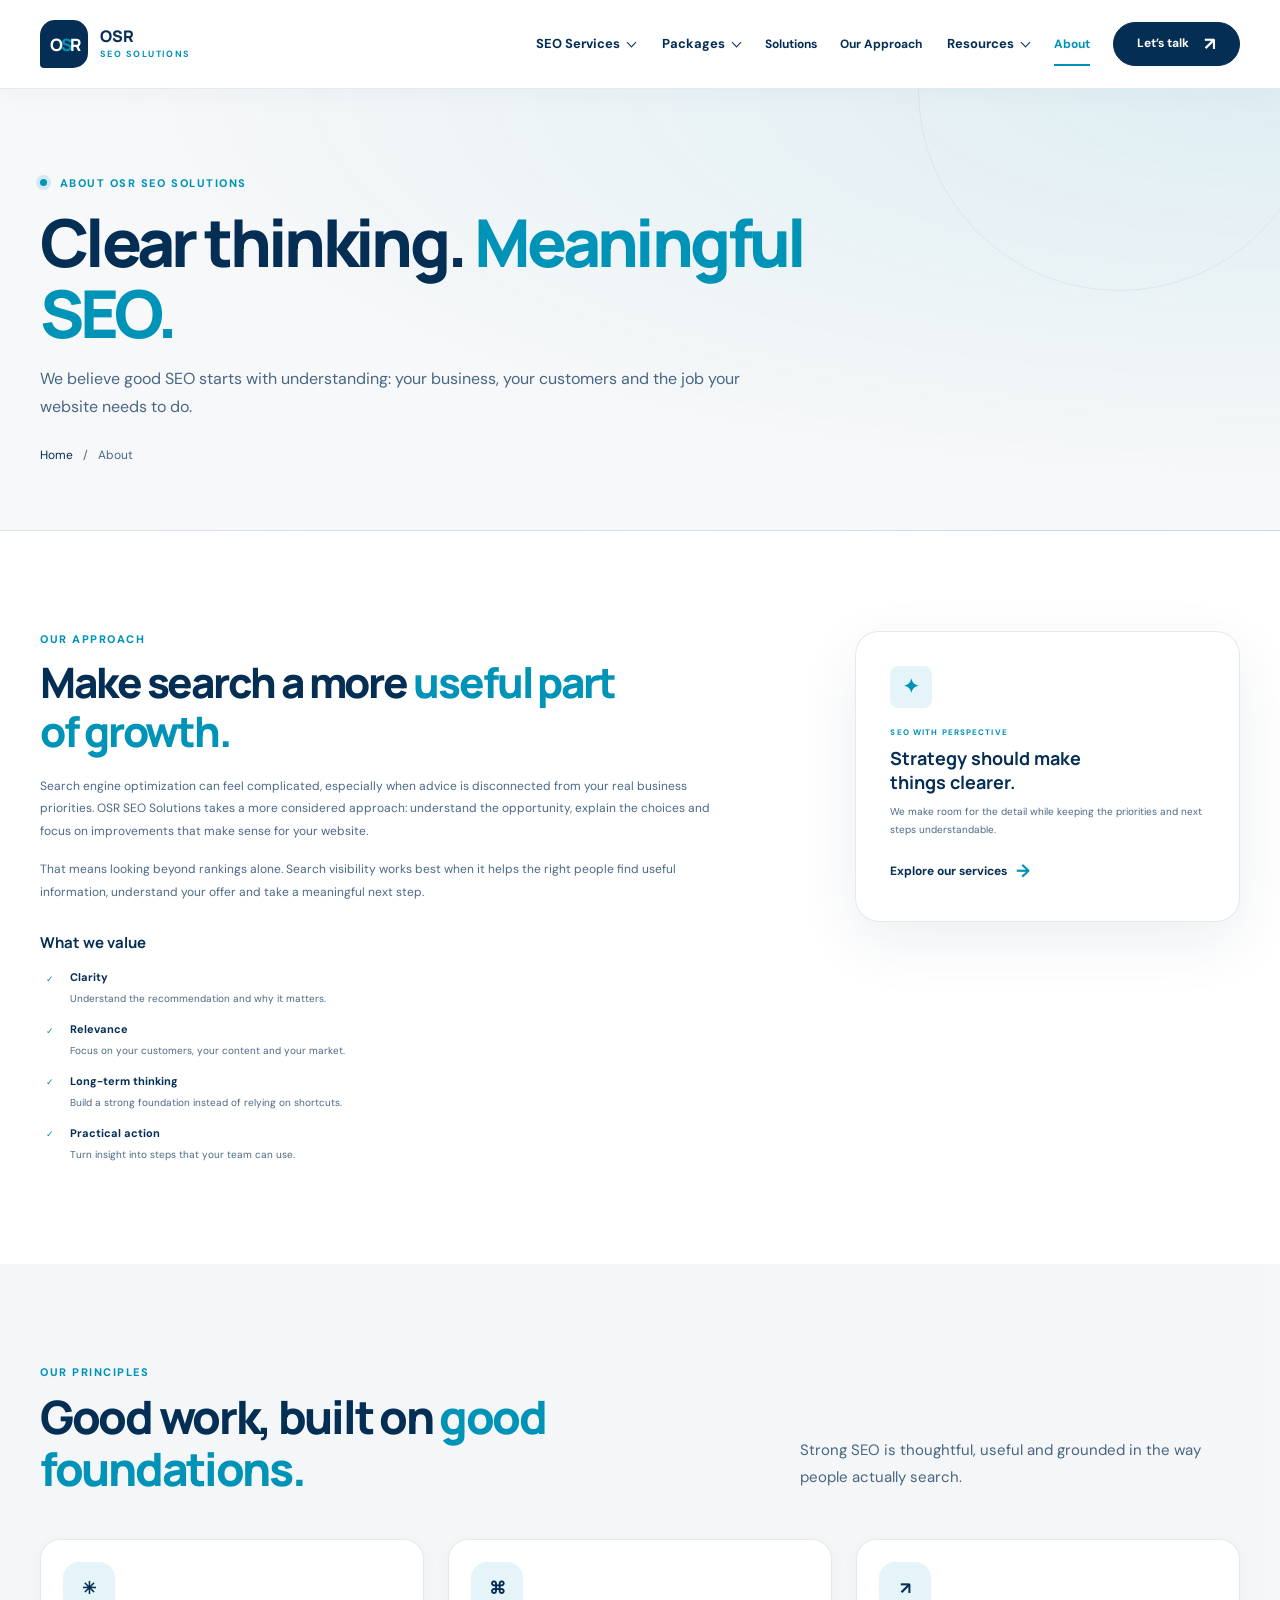
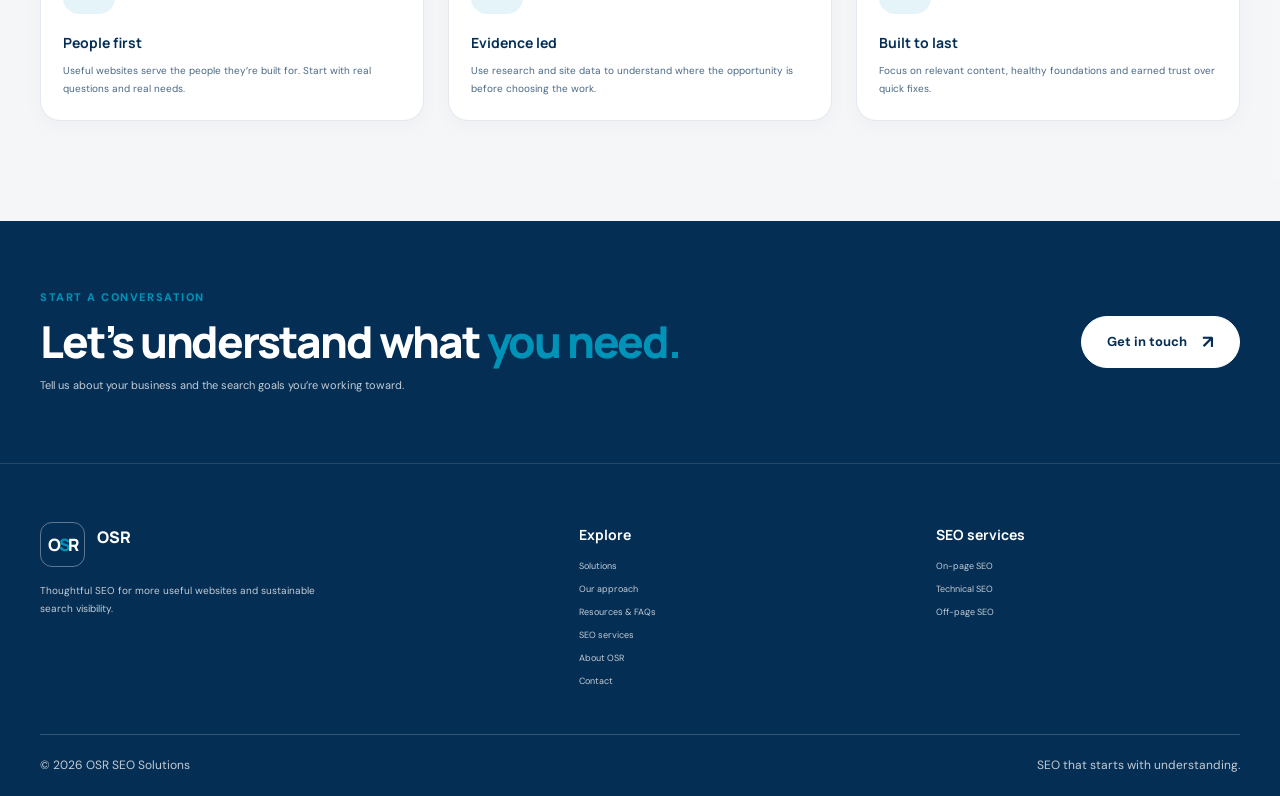
==== commit 3cb236bf: "Add robots meta tag with noindex directive to multiple HTML files for SEO optimization" ====
--- a/about.html
+++ b/about.html
@@ -1,7 +1,8 @@
 <!doctype html>
 <html lang="en">
 <head>
-  <meta charset="utf-8"><meta name="viewport" content="width=device-width, initial-scale=1">
+  <meta charset="utf-8">
+  <meta name="robots" content="noindex"><meta name="viewport" content="width=device-width, initial-scale=1">
   <meta name="description" content="Get to know OSR SEO Solutions: a practical, transparent approach to SEO strategy and sustainable organic growth.">
   <title>About OSR | OSR SEO Solutions</title><link rel="stylesheet" href="styles.css">
   <link rel="stylesheet" href="modern.css"><script src="script.js" defer></script>
--- a/modern.css
+++ b/modern.css
@@ -57,7 +57,7 @@
 .site-header .brand-name,
 .site-header .brand-name > span { color: var(--navy); }
 .site-header .brand-name > span { color: var(--teal); }
-.site-nav > .nav-link,
+.site-header .site-nav > a.nav-link,
 .site-header .nav-dropdown-trigger { color: var(--navy); font-weight: 700; }
 .site-header .site-nav > .nav-link:hover,
 .site-header .site-nav > .nav-link.active,
